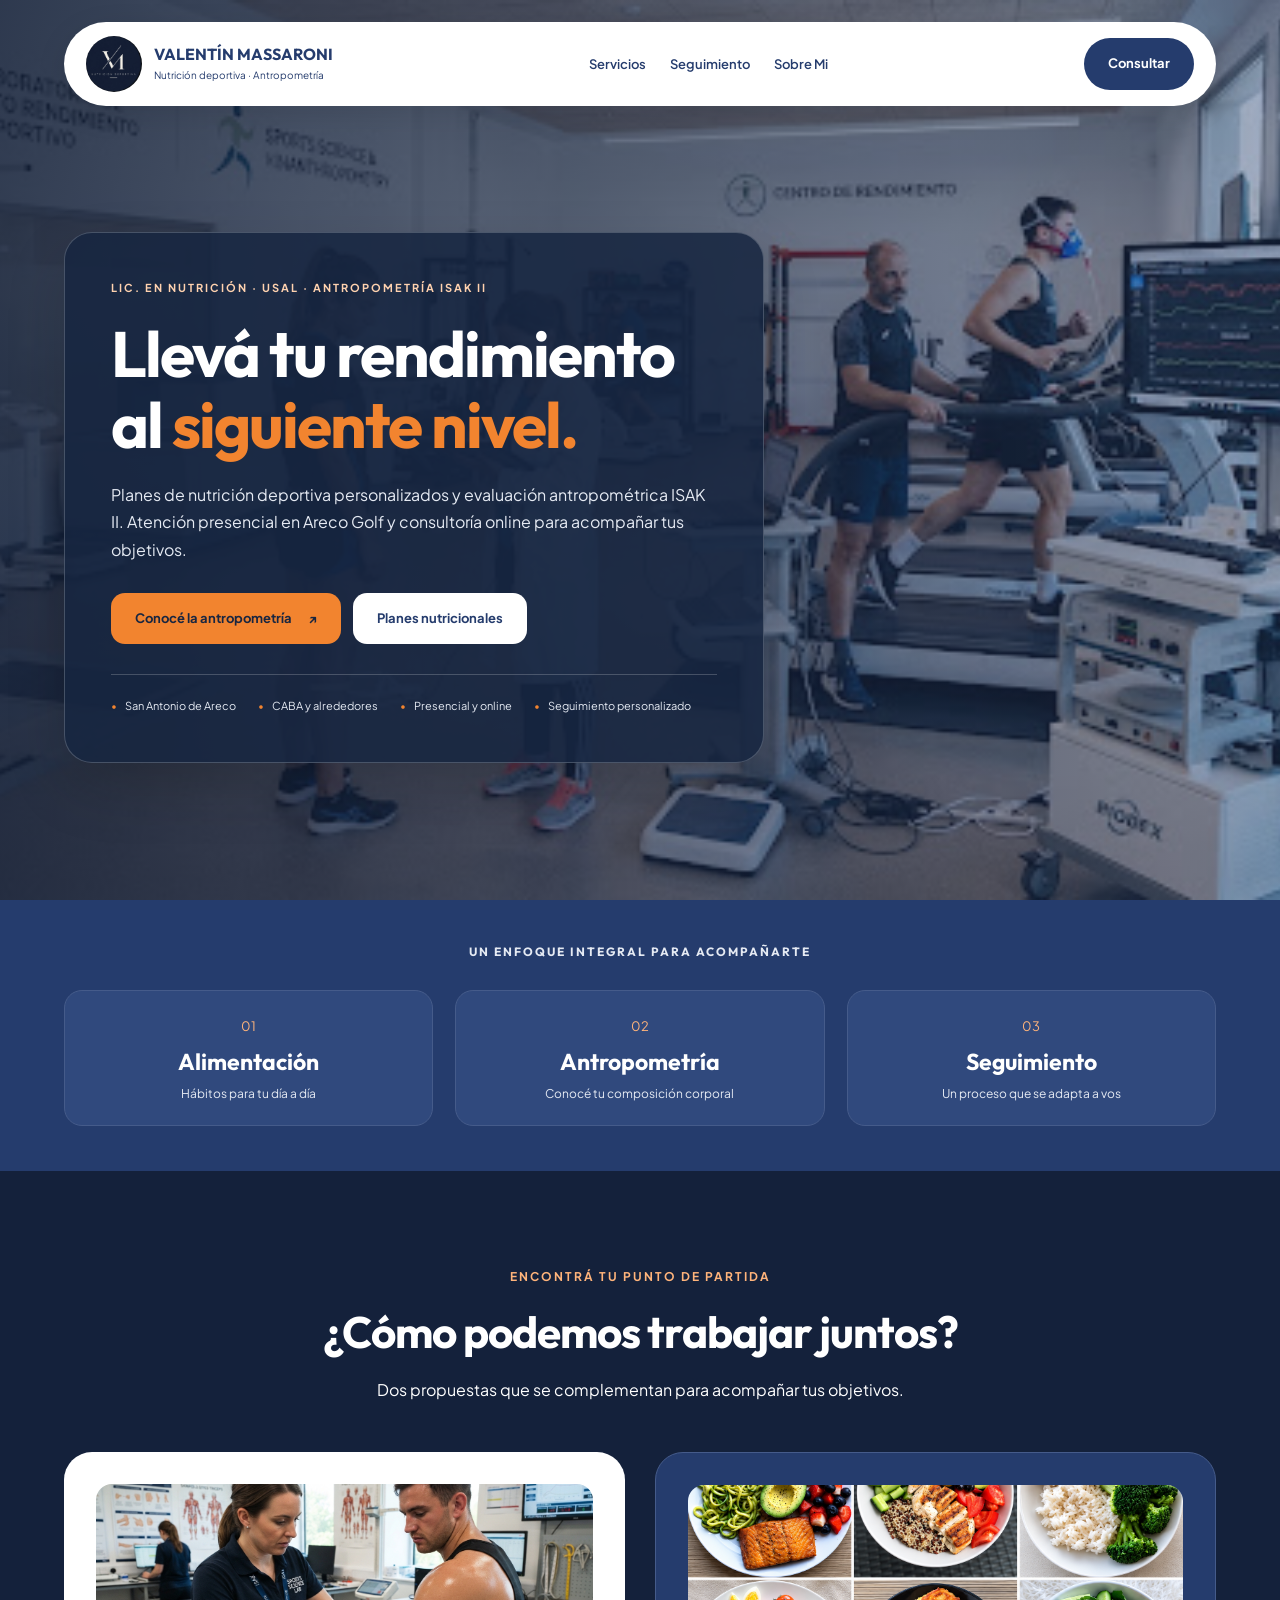
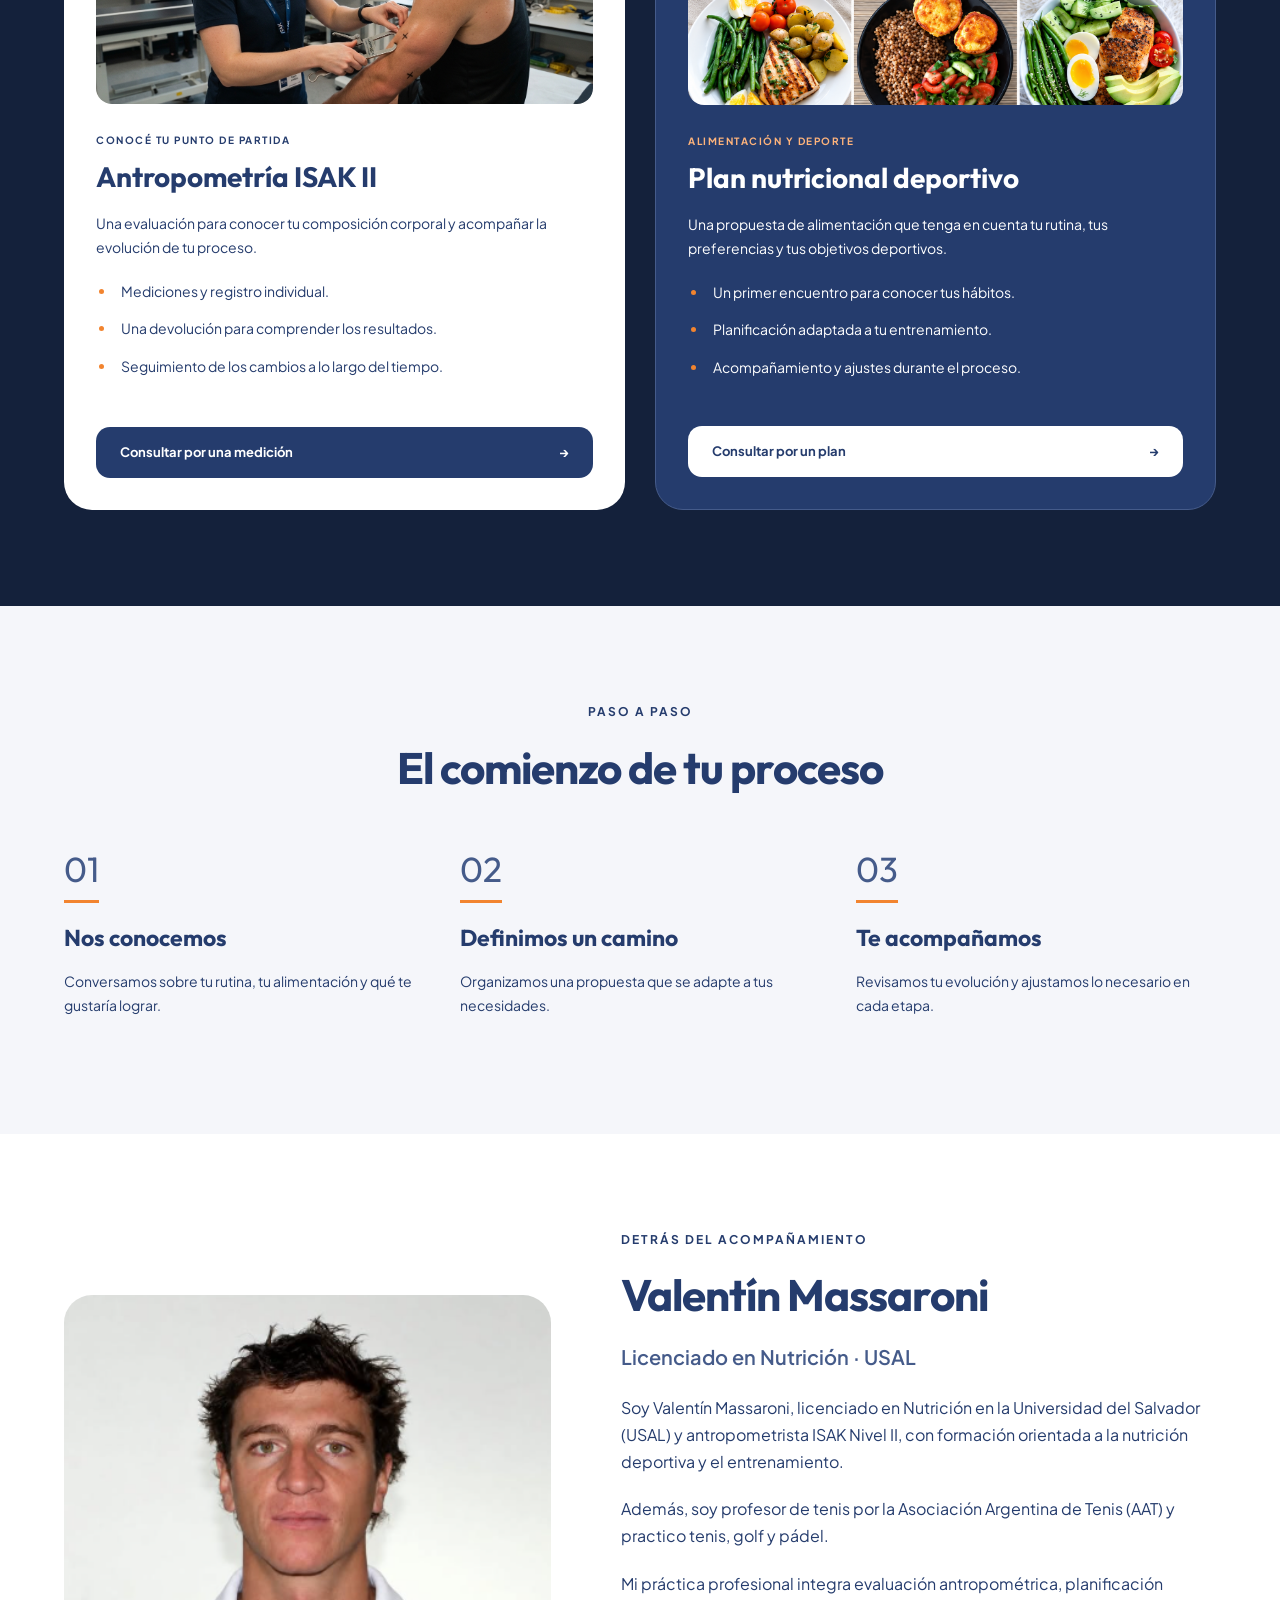
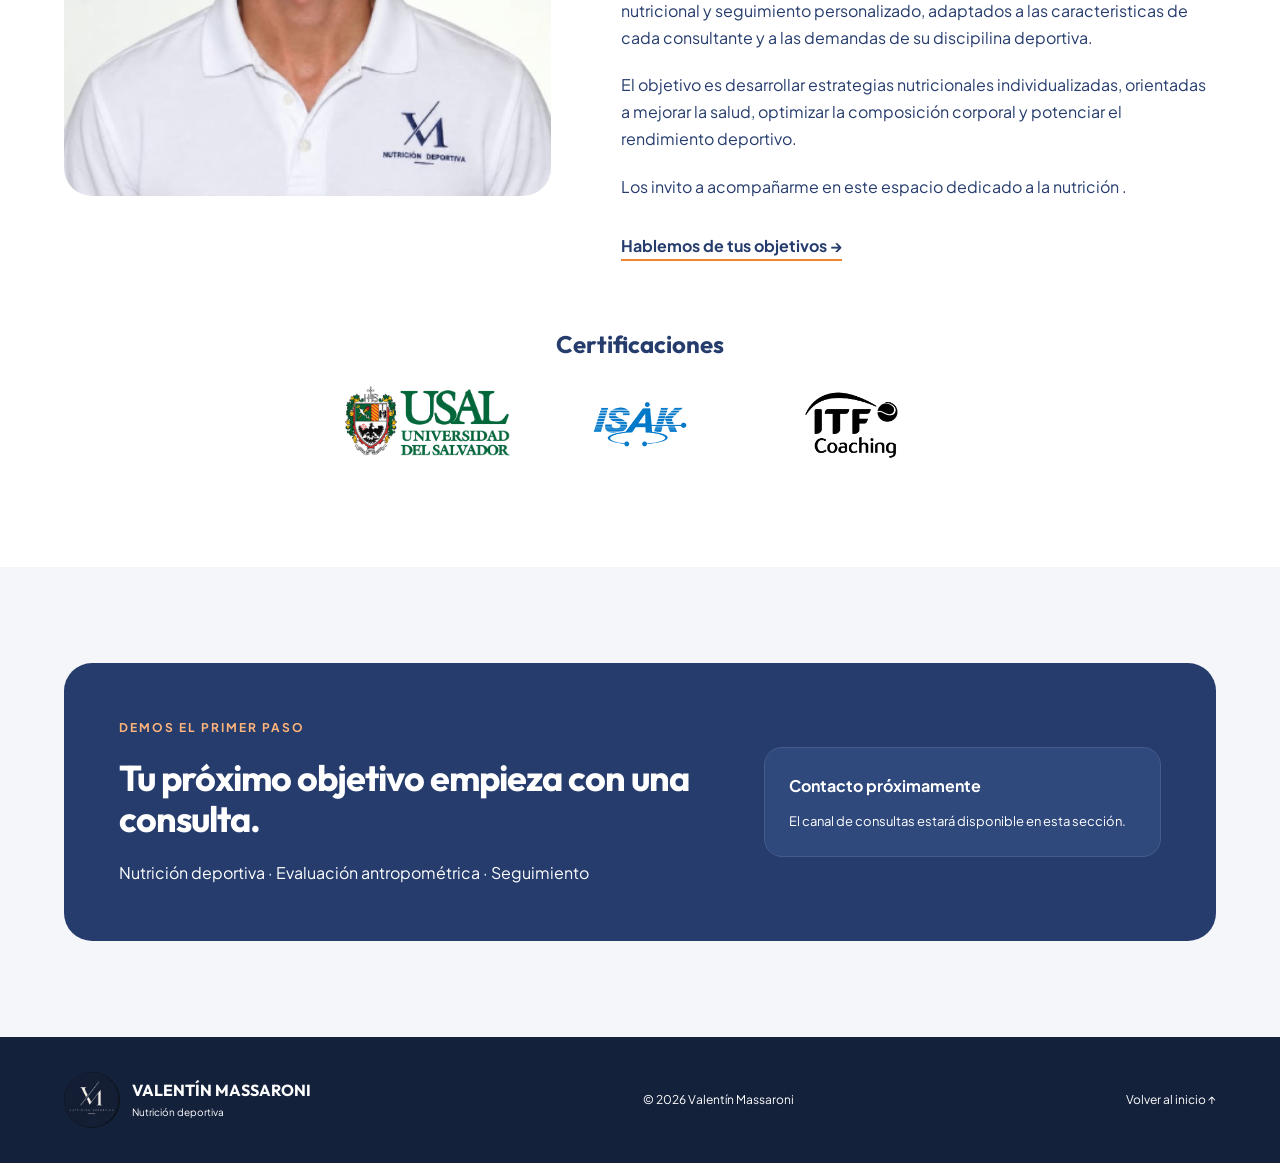
==== index.html @ 59a3d506 "Guardar version actual antes del rediseno" ====
<!DOCTYPE html>
<html lang="es">
<head>
  <meta charset="UTF-8">
  <meta name="viewport" content="width=device-width, initial-scale=1.0">
  <meta name="description" content="Conocé la propuesta de nutrición deportiva, antropometría y seguimiento de Valentín Massaroni.">
  <title>Lic. Valentín Massaroni | Nutrición deportiva y antropometría ISAK II</title>
  <link rel="icon" href="assets/img/logo.png" type="image/png">
  <link rel="preconnect" href="https://fonts.googleapis.com">
  <link rel="preconnect" href="https://fonts.gstatic.com" crossorigin>
  <link href="https://fonts.googleapis.com/css2?family=Outfit:wght@400;500;600;700;800&family=Plus+Jakarta+Sans:wght@400;500;600;700&display=swap" rel="stylesheet">
  <link rel="stylesheet" href="css/estilos.css">
</head>
<body>
  <a class="saltar-contenido" href="#contenido">Ir al contenido</a>

  <!-- Encabezado y navegación: los enlaces funcionan sin JavaScript (por ahora) -->
  <header class="encabezado">
    <nav class="navegacion contenedor" aria-label="Navegación principal">
      <a class="marca" href="#inicio">
        <img src="assets/img/logo.png" alt="Logo VM" width="56" height="56">
        <span><strong>VALENTÍN MASSARONI</strong><small>Nutrición deportiva · Antropometría</small></span>
      </a>
      <ul class="menu">
        <li><a href="#servicios">Servicios</a></li>
        <li><a href="#acompanamiento">Seguimiento</a></li>
        <li><a href="#sobre-valentin">Sobre Mi</a></li>
      </ul>
      <a class="boton boton-azul" href="#contacto">Consultar</a>
    </nav>
  </header>

  <main id="contenido">
    <!-- Agrego portada de fondo-->
    <section class="portada" id="inicio" aria-labelledby="titulo-principal">
      <div class="contenedor">
        <div class="portada-panel">
          <p class="etiqueta">Lic. en Nutrición · USAL · Antropometría ISAK II</p>
          <h1 id="titulo-principal">Llevá tu rendimiento al <span>siguiente nivel.</span></h1>
          <p class="portada-descripcion">Planes de nutrición deportiva personalizados y evaluación antropométrica ISAK II. Atención presencial en Areco Golf y consultoría online para acompañar tus objetivos.</p>
          <div class="acciones">
            <a class="boton boton-naranja" href="#antropometria">Conocé la antropometría <span aria-hidden="true">↗</span></a>
            <a class="boton boton-blanco" href="#planes">Planes nutricionales</a>
          </div>
          <ul class="portada-detalles">
            <li>San Antonio de Areco</li>
            <li>CABA y alrededores</li>
            <li>Presencial y online</li>
            <li>Seguimiento personalizado</li>
          </ul>
        </div>
      </div>
    </section>

    <section class="pilares" aria-labelledby="titulo-pilares">
      <div class="contenedor">
        <h2 id="titulo-pilares" class="etiqueta">Un enfoque integral para acompañarte</h2>
        <div class="pilares-lista">
          <div><span aria-hidden="true">01</span><h3>Alimentación</h3><p>Hábitos para tu día a día</p></div>
          <div><span aria-hidden="true">02</span><h3>Antropometría</h3><p>Conocé tu composición corporal</p></div>
          <div><span aria-hidden="true">03</span><h3>Seguimiento</h3><p>Un proceso que se adapta a vos</p></div>
        </div>
      </div>
    </section>

    <section class="servicios seccion" id="servicios" aria-labelledby="titulo-servicios">
      <div class="contenedor">
        <div class="titulo-seccion">
          <p class="etiqueta">Encontrá tu punto de partida</p>
          <h2 id="titulo-servicios">¿Cómo podemos trabajar juntos?</h2>
          <p>Dos propuestas que se complementan para acompañar tus objetivos.</p>
        </div>
        <div class="tarjetas">
          <article class="tarjeta tarjeta-clara" id="antropometria">
            <img class="tarjeta-imagen" src="assets/img/antropometria-foto.png" alt="Foto antropometria" width="500" height="500" loading="lazy">
            <p class="etiqueta">Conocé tu punto de partida</p>
            <h3>Antropometría ISAK II</h3>
            <p>Una evaluación para conocer tu composición corporal y acompañar la evolución de tu proceso.</p>
            <ul class="lista-beneficios">
              <li>Mediciones y registro individual.</li>
              <li>Una devolución para comprender los resultados.</li>
              <li>Seguimiento de los cambios a lo largo del tiempo.</li>
            </ul>
            <a class="boton boton-azul" href="#contacto">Consultar por una medición <span aria-hidden="true">→</span></a>
          </article>
          <article class="tarjeta tarjeta-azul" id="planes">
            <img class="tarjeta-imagen" src="assets/img/nutricion-comidas.png" alt="Variedad de platos con verduras, huevos, cereales, pollo y pescado" width="640" height="320" loading="lazy">
            <p class="etiqueta">Alimentación y deporte</p>
            <h3>Plan nutricional deportivo</h3>
            <p>Una propuesta de alimentación que tenga en cuenta tu rutina, tus preferencias y tus objetivos deportivos.</p>
            <ul class="lista-beneficios">
              <li>Un primer encuentro para conocer tus hábitos.</li>
              <li>Planificación adaptada a tu entrenamiento.</li>
              <li>Acompañamiento y ajustes durante el proceso.</li>
            </ul>
            <a class="boton boton-blanco" href="#contacto">Consultar por un plan <span aria-hidden="true">→</span></a>
          </article>
        </div>
      </div>
    </section>

    <section class="seccion acompanamiento" id="acompanamiento" aria-labelledby="titulo-acompanamiento">
      <div class="contenedor">
        <div class="titulo-seccion">
          <p class="etiqueta">Paso a paso</p>
          <h2 id="titulo-acompanamiento">El comienzo de tu proceso</h2>
        </div>
        <ol class="pasos">
          <li><span aria-hidden="true">01</span><h3>Nos conocemos</h3><p>Conversamos sobre tu rutina, tu alimentación y qué te gustaría lograr.</p></li>
          <li><span aria-hidden="true">02</span><h3>Definimos un camino</h3><p>Organizamos una propuesta que se adapte a tus necesidades.</p></li>
          <li><span aria-hidden="true">03</span><h3>Te acompañamos</h3><p>Revisamos tu evolución y ajustamos lo necesario en cada etapa.</p></li>
        </ol>
      </div>
    </section>

    <section class="seccion sobre" id="sobre-valentin" aria-labelledby="titulo-sobre">
      <div class="contenedor sobre-contenido">
        <!-- Presentación del profesional. -->
        <div class="sobre-columna">
          <div class="sobre-marca"><img src="assets/img/FotoCliente.png" alt="Retrato de Valentín Massaroni" width="400" height="412" loading="lazy"></div>

        </div>
        <div>
          <p class="etiqueta">Detrás del acompañamiento</p>
          <h2 id="titulo-sobre">Valentín Massaroni</h2>
          <p class="sobre-subtitulo">Licenciado en Nutrición · USAL</p>
          <p>Soy Valentín Massaroni, licenciado en Nutrición en la Universidad del Salvador (USAL) y antropometrista ISAK Nivel II, 
            con formación orientada a la nutrición deportiva y el entrenamiento.</p>
          <p>Además, soy profesor de tenis por la Asociación Argentina de Tenis (AAT) y practico tenis, golf y pádel.</p>
          <p>Mi práctica profesional integra evaluación antropométrica, planificación nutricional y seguimiento personalizado, 
            adaptados a las caracteristicas de cada consultante y a las demandas de su discipilina deportiva.</p>
            <p>El objetivo es desarrollar estrategias nutricionales individualizadas, orientadas a mejorar la salud, 
              optimizar la composición corporal y potenciar el rendimiento deportivo.</p>
          <p> Los invito a acompañarme en este espacio dedicado a la nutrición . </p>
          <a class="enlace" href="#contacto">Hablemos de tus objetivos <span aria-hidden="true">→</span></a>
        </div>
          <div class="certificaciones" aria-labelledby="titulo-certificaciones">
            <h3 id="titulo-certificaciones">Certificaciones</h3>
            <div class="certificaciones-logos">
              <button class="certificacion-logo" type="button" data-institucion="USAL" aria-label="Ver certificado de USAL" aria-haspopup="dialog" aria-controls="certificado-modal">
                <img src="assets/img/instituciones/usal-transparente.png" alt="USAL · Universidad del Salvador" width="1871" height="840" loading="lazy">
              </button>
              <button class="certificacion-logo" type="button" data-institucion="ISAK" aria-label="Ver certificado de ISAK" aria-haspopup="dialog" aria-controls="certificado-modal">
                <img src="assets/img/instituciones/isak-transparente.png" alt="ISAK" width="1448" height="1086" loading="lazy">
              </button>
              <button class="certificacion-logo" type="button" data-institucion="ITF Coaching" aria-label="Ver certificado de ITF Coaching" aria-haspopup="dialog" aria-controls="certificado-modal">
                <img src="assets/img/instituciones/itf-coaching-transparente.png" alt="ITF Coaching" width="1455" height="1081" loading="lazy">
              </button>
            </div>
          </div>
      </div>
    </section>

    <section class="contacto seccion" id="contacto" aria-labelledby="titulo-contacto">
      <div class="contenedor contacto-panel">
        <div><p class="etiqueta">Demos el primer paso</p><h2 id="titulo-contacto">Tu próximo objetivo empieza con una consulta.</h2><p>Nutrición deportiva · Evaluación antropométrica · Seguimiento</p></div>
        <!-- Reemplazar este bloque por el contacto real cuando esté confirmado. -->
        <div class="contacto-pendiente"><strong>Contacto próximamente</strong><p>El canal de consultas estará disponible en esta sección.</p></div>
      </div>
    </section>
  </main>

  <footer class="pie">
    <div class="contenedor pie-contenido">
      <a class="marca" href="#inicio"><img src="assets/img/logo.png" alt="Logo VM" width="48" height="48" loading="lazy"><span><strong>VALENTÍN MASSARONI</strong><small>Nutrición deportiva</small></span></a>
      <p>© 2026 Valentín Massaroni</p>
      <a href="#inicio">Volver al inicio ↑</a>
    </div>
  </footer>
  <!-- Ventana compartida por los tres certificados. Escape también la cierra. -->
  <dialog class="certificado-modal" id="certificado-modal" aria-labelledby="certificado-titulo" aria-describedby="certificado-mensaje">
    <form method="dialog"><button class="certificado-cerrar" aria-label="Cerrar certificado" autofocus>×</button></form>
    <p class="etiqueta">Certificaciones</p>
    <h2 id="certificado-titulo">Certificado</h2>
    <p id="certificado-mensaje">proximamente</p>
  </dialog>
  <script src="js/main.js" defer></script>
</body>
</html>
---- css/estilos.css ----
/* 1. Base y paleta: https://colorhunt.co/palette/253c6d30497d455b8af2842f */
:root {
  --azul-principal: #253c6d;
  --azul-medio: #30497d;
  --azul-suave: #455b8a;
  --naranja: #f2842f;
  --fondo: #f5f6fa;
  --blanco: #ffffff;
  --texto: #253c6d;
}

* { box-sizing: border-box; }
html { scroll-behavior: smooth; scroll-padding-top: 130px; }
body { margin: 0; color: var(--texto); background: var(--fondo); font-family: "Plus Jakarta Sans", Arial, sans-serif; line-height: 1.7; }
h1, h2, h3 { font-family: "Outfit", Arial, sans-serif; line-height: 1.12; margin: 0 0 20px; }
h1 { font-size: 64px; letter-spacing: -2px; }
h2 { font-size: 44px; letter-spacing: -1px; }
h3 { font-size: 28px; }
p { margin: 0 0 20px; }
a { color: inherit; text-decoration: none; }
img { display: block; max-width: 100%; }
section, article { scroll-margin-top: 25px; }
:focus-visible { outline: 3px solid var(--naranja); outline-offset: 5px; }
.contenedor { width: 90%; max-width: 1200px; margin: 0 auto; }
.seccion { padding: 96px 0; }
.etiqueta { font-size: 12px; font-weight: 700; text-transform: uppercase; letter-spacing: 2px; }
.titulo-seccion { max-width: 740px; text-align: center; margin: 0 auto 48px; }
.titulo-seccion > p:last-child { margin-bottom: 0; }
.saltar-contenido { position: fixed; top: -100px; left: 16px; padding: 12px; background: white; z-index: 20; }
.saltar-contenido:focus { top: 8px; }

/* 2. Encabezado */
.encabezado { position: absolute; top: 22px; width: 100%; z-index: 10; }
.navegacion { display: flex; align-items: center; justify-content: space-between; gap: 20px; padding: 14px 22px; background: var(--blanco); border-radius: 60px; box-shadow: 0 8px 30px #0000001a; }
.marca { display: flex; align-items: center; gap: 12px; }
.marca img { width: 56px; height: 56px; border-radius: 50%; object-fit: cover; }
.marca strong { display: block; font-family: "Outfit", Arial, sans-serif; font-size: 16px; line-height: 1.3; }
.marca small { display: block; font-size: 10px; margin-top: 3px; }
.menu { display: flex; gap: 24px; list-style: none; margin: 0; padding: 0; font-size: 13px; font-weight: 600; }
.menu a:hover, .pie a:hover { text-decoration: underline; text-underline-offset: 5px; }

/* 3. Botones reutilizables */
.boton { display: inline-flex; align-items: center; justify-content: center; gap: 16px; padding: 15px 23px; border: 1px solid transparent; border-radius: 14px; font-size: 13px; font-weight: 700; line-height: 1.5; transition: background-color 0.2s, transform 0.2s; }
.boton:hover { transform: translateY(-2px); }
.boton-azul { background: var(--azul-principal); color: white; }
.boton-azul:hover { background: var(--azul-medio); }
.boton-naranja { background: var(--naranja); color: #182641; }
.boton-naranja:hover { background: #ffa45e; }
.boton-blanco { background: white; color: var(--azul-principal); }
.boton-blanco:hover { background: #e8edf6; }
.navegacion > .boton { border-radius: 40px; }

/* 4. Portada. La foto de referencia se complementa con un fondo azul. */
.portada { min-height: 860px; min-height: 100vh; display: flex; align-items: center; padding: 175px 0 80px; color: white; background-color: var(--azul-principal); background-image: linear-gradient(90deg, #14213bd9, #253c6d66), url("../assets/img/portada-referencia.jpg"); background-size: cover; background-position: center; }
.portada-panel { max-width: 700px; padding: 46px; border: 1px solid #ffffff33; border-radius: 28px; background: #172641db; box-shadow: 0 25px 60px #00000026; }
.portada .etiqueta { color: #ffd2af; font-size: 11px; }
.portada h1 span { color: var(--naranja); }
.portada-descripcion { color: #e5eaf3; font-size: 16px; }
.acciones { display: flex; flex-wrap: wrap; gap: 12px; margin-top: 30px; }
.portada-detalles { display: flex; flex-wrap: wrap; gap: 12px 22px; border-top: 1px solid #ffffff33; padding: 22px 0 0; margin: 30px 0 0; list-style: none; font-size: 11px; color: #e5eaf3; }
.portada-detalles li::before { content: "•"; color: var(--naranja); margin-right: 8px; }

/* 5. Pilares y servicios */
.pilares { padding: 45px 0; text-align: center; background: var(--azul-principal); color: white; }
.pilares > .contenedor > .etiqueta { color: #e5eaf3; margin-bottom: 32px; }
.pilares-lista { display: grid; grid-template-columns: repeat(3, 1fr); gap: 22px; }
.pilares-lista > div { padding: 20px; background: var(--azul-medio); border: 1px solid var(--azul-suave); border-radius: 18px; }
.pilares-lista span { color: #ffb47b; font-size: 13px; }
.pilares-lista h3 { margin: 10px 0; font-size: 23px; }
.pilares-lista p { margin: 0; font-size: 12px; color: #e5eaf3; }
.servicios { background: #14213b; color: white; }
.servicios .titulo-seccion .etiqueta { color: #ffb47b; }
.tarjetas { display: grid; grid-template-columns: repeat(2, 1fr); gap: 30px; }
.tarjeta { display: flex; flex-direction: column; padding: 32px; border-radius: 28px; }
.tarjeta-clara { background: white; color: var(--azul-principal); }
.tarjeta-azul { background: var(--azul-principal); border: 1px solid var(--azul-suave); }
.tarjeta-imagen { width: 100%; height: 220px; object-fit: cover; margin-bottom: 28px; border-radius: 16px; }
.tarjeta .etiqueta { font-size: 10px; letter-spacing: 1.5px; margin-bottom: 12px; }
.tarjeta-azul .etiqueta { color: #ffb47b; }
.tarjeta p, .lista-beneficios { font-size: 14px; }
.lista-beneficios { padding-left: 20px; margin: 0 0 32px; }
.lista-beneficios li { padding-left: 5px; margin-bottom: 14px; }
.lista-beneficios li::marker { color: var(--naranja); }
.tarjeta .boton { margin-top: auto; justify-content: space-between; }

/* 6. Seguimiento y presentación */
.pasos { display: grid; grid-template-columns: repeat(3, 1fr); gap: 36px; list-style: none; padding: 0; margin: 0; }
.pasos span { display: inline-block; font-family: "Outfit", Arial, sans-serif; font-size: 35px; color: var(--azul-suave); border-bottom: 3px solid var(--naranja); margin-bottom: 22px; }
.pasos h3 { font-size: 23px; }
.pasos p { font-size: 14px; }
.sobre { background: white; }
.sobre-contenido { display: grid; grid-template-columns: 0.9fr 1.1fr; align-items: center; gap: 70px; }
.sobre-marca { overflow: hidden; border-radius: 28px; background: #0d1015; }
.sobre-marca img { width: 100%; height: auto; }
.sobre-subtitulo { font-size: 20px; font-weight: 600; color: var(--azul-suave); }
.enlace { display: inline-block; font-weight: 700; margin-top: 12px; border-bottom: 2px solid var(--naranja); }

/* 7. Contacto y pie */
.contacto-panel { display: grid; grid-template-columns: 1.5fr 1fr; align-items: center; gap: 50px; padding: 55px; background: var(--azul-principal); border-radius: 28px; color: white; }
.contacto-panel .etiqueta { color: #ffb47b; }
.contacto-panel h2 { font-size: 36px; }
.contacto-panel p:last-child { margin-bottom: 0; }
.contacto-pendiente { border: 1px solid var(--azul-suave); border-radius: 18px; padding: 24px; background: var(--azul-medio); }
.contacto-pendiente p { margin: 10px 0 0; font-size: 13px; }
.pie { padding: 35px 0; background: #14213b; color: white; }
.pie-contenido { display: flex; align-items: center; justify-content: space-between; gap: 24px; font-size: 12px; }
.pie p { margin: 0; }

/* 8. Adaptación a tablet y celular */
@media (max-width: 1050px) {
  .navegacion { flex-wrap: wrap; border-radius: 26px; }
  .menu { order: 3; width: 100%; justify-content: center; padding-top: 12px; border-top: 1px solid #e5eaf3; }
  .portada { padding-top: 210px; }
  .sobre-contenido { gap: 35px; }
}
@media (max-width: 700px) {
  h1 { font-size: 42px; letter-spacing: -1px; }
  h2 { font-size: 32px; }
  .seccion { padding: 60px 0; }
  .encabezado { top: 12px; }
  .navegacion { gap: 12px; padding: 14px; }
  .marca { gap: 8px; }
  .marca strong { font-size: 12px; }
  .marca small { font-size: 8px; }
  .marca img { width: 40px; height: 40px; }
  .navegacion > .boton { padding: 10px 13px; font-size: 11px; }
  .menu { gap: 18px; font-size: 11px; flex-wrap: wrap; }
  .portada { padding: 190px 0 50px; }
  .portada-panel { padding: 28px 22px; }
  .acciones { flex-direction: column; }
  .pilares-lista, .tarjetas, .pasos, .sobre-contenido, .contacto-panel { grid-template-columns: 1fr; }
  .pilares-lista { gap: 12px; }
  .pilares-lista > div { padding: 16px; }
  .tarjeta { padding: 24px; }
  .tarjeta-imagen { height: 180px; }
  .pasos { gap: 24px; }
  .sobre-marca { max-width: 400px; margin: 0 auto; }
  .contacto-panel { padding: 30px 24px; gap: 25px; }
  .contacto-panel h2 { font-size: 30px; }
  .pie-contenido { flex-direction: column; text-align: center; }
}
@media (prefers-reduced-motion: reduce) {
  html { scroll-behavior: auto; }
  .boton { transition: none; }
}

/* 9. Logos de instituciones y ventana de certificados */
.sobre-columna { min-width: 0; }
.certificaciones { grid-column: 1 / -1; width: 100%; max-width: 620px; margin: 0 auto; text-align: center; }
.certificaciones h3 { font-size: 24px; margin-bottom: 18px; }
.certificaciones-logos { display: grid; grid-template-columns: repeat(3, minmax(0, 1fr)); gap: 14px; align-items: center; }
.certificacion-logo { display: flex; align-items: center; justify-content: center; width: 100%; min-height: 95px; padding: 8px; border: 0; background: transparent; cursor: pointer; }
.certificacion-logo img { width: 100%; height: 76px; object-fit: contain; transition: transform 0.2s ease; }
.certificacion-logo:hover img, .certificacion-logo:focus-visible img { transform: scale(1.2); }
.certificado-modal { width: min(460px, 90vw); max-height: 85vh; padding: 40px 28px; border: 0; border-radius: 22px; color: var(--azul-principal); background: white; text-align: center; box-shadow: 0 24px 70px #00000033; }
.certificado-modal::backdrop { background: #14213bbf; }
.certificado-modal h2 { font-size: 30px; }
.certificado-modal > p:last-child { margin-bottom: 0; font-size: 20px; }
.certificado-cerrar { position: absolute; top: 10px; right: 12px; width: 36px; height: 36px; padding: 0; border: 0; border-radius: 50%; background: var(--fondo); color: var(--azul-principal); font-size: 26px; cursor: pointer; }
body:has(.certificado-modal[open]) { overflow: hidden; }
@media (max-width: 700px) {
  .certificaciones-logos { gap: 8px; }
  .certificacion-logo { min-height: 80px; padding: 6px; }
  .certificacion-logo img { height: 62px; }
}
@media (prefers-reduced-motion: reduce) {
  .certificacion-logo img { transition: none; }

}
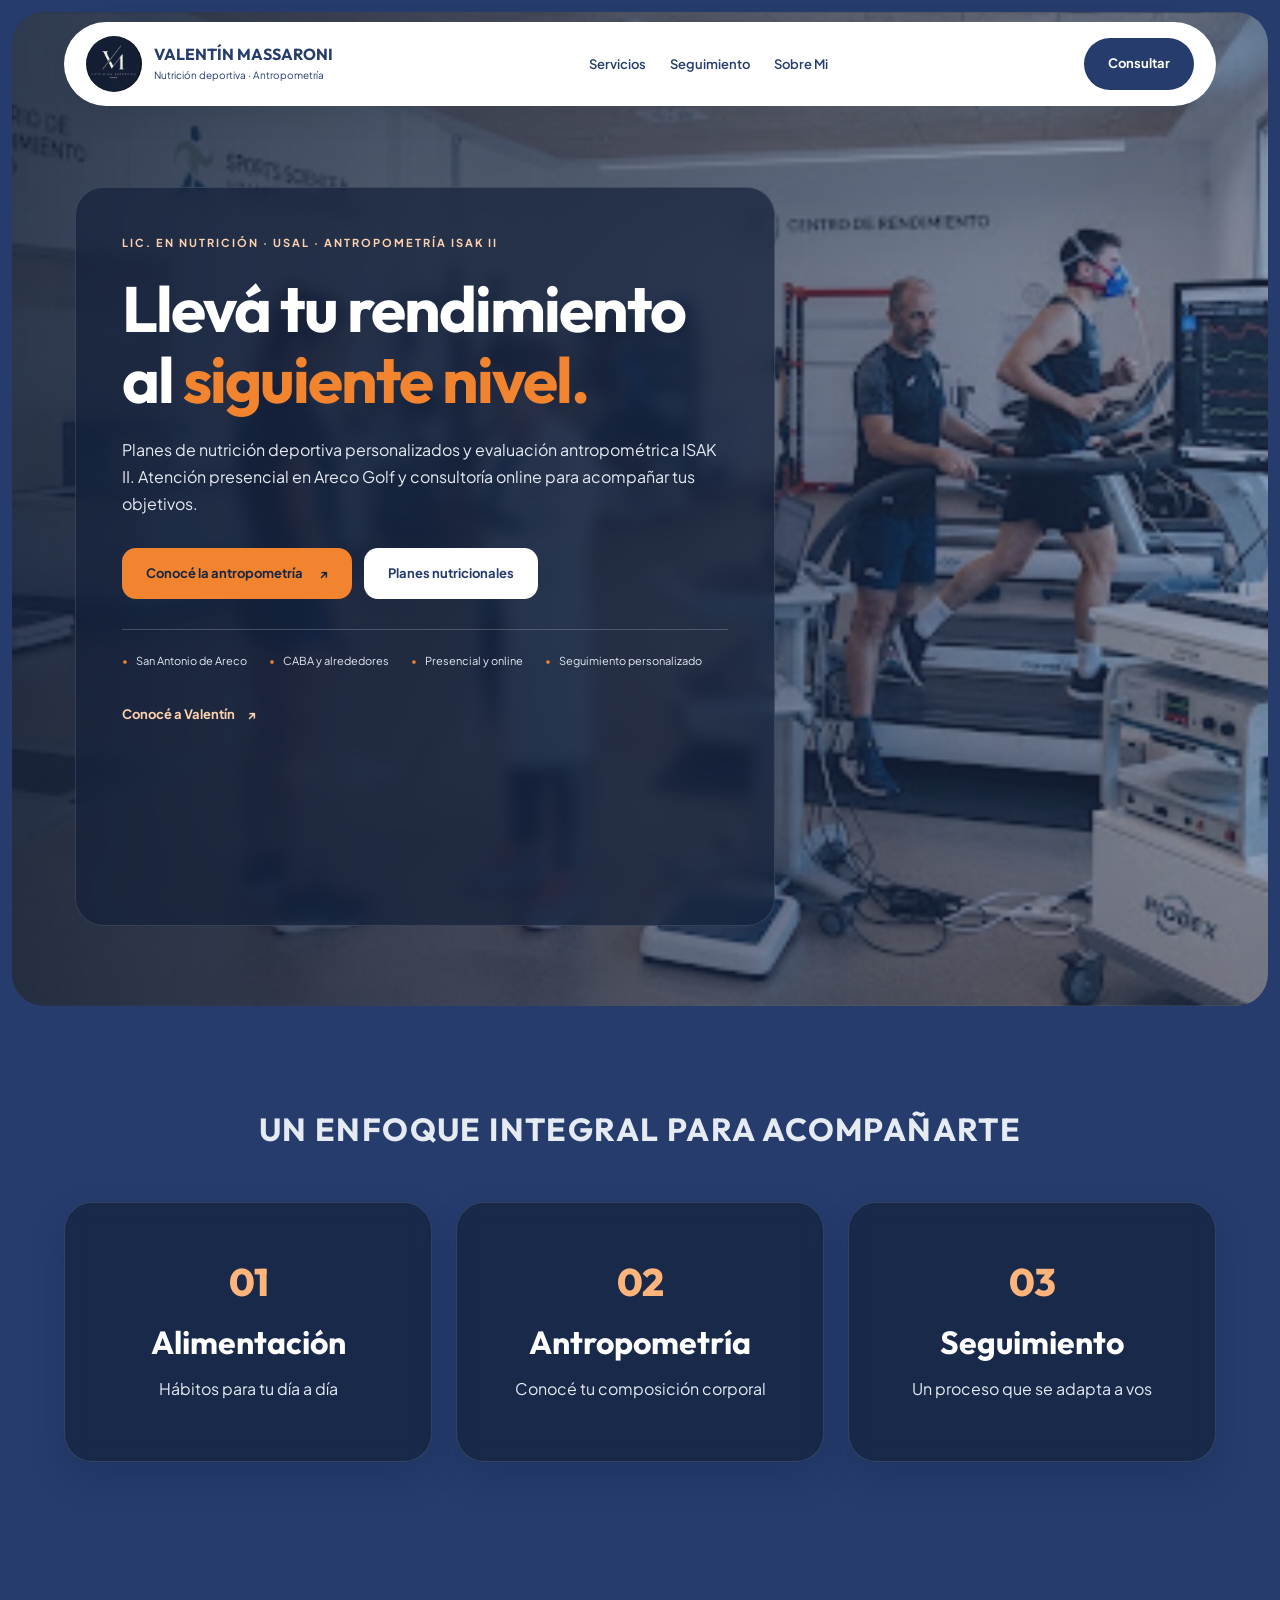
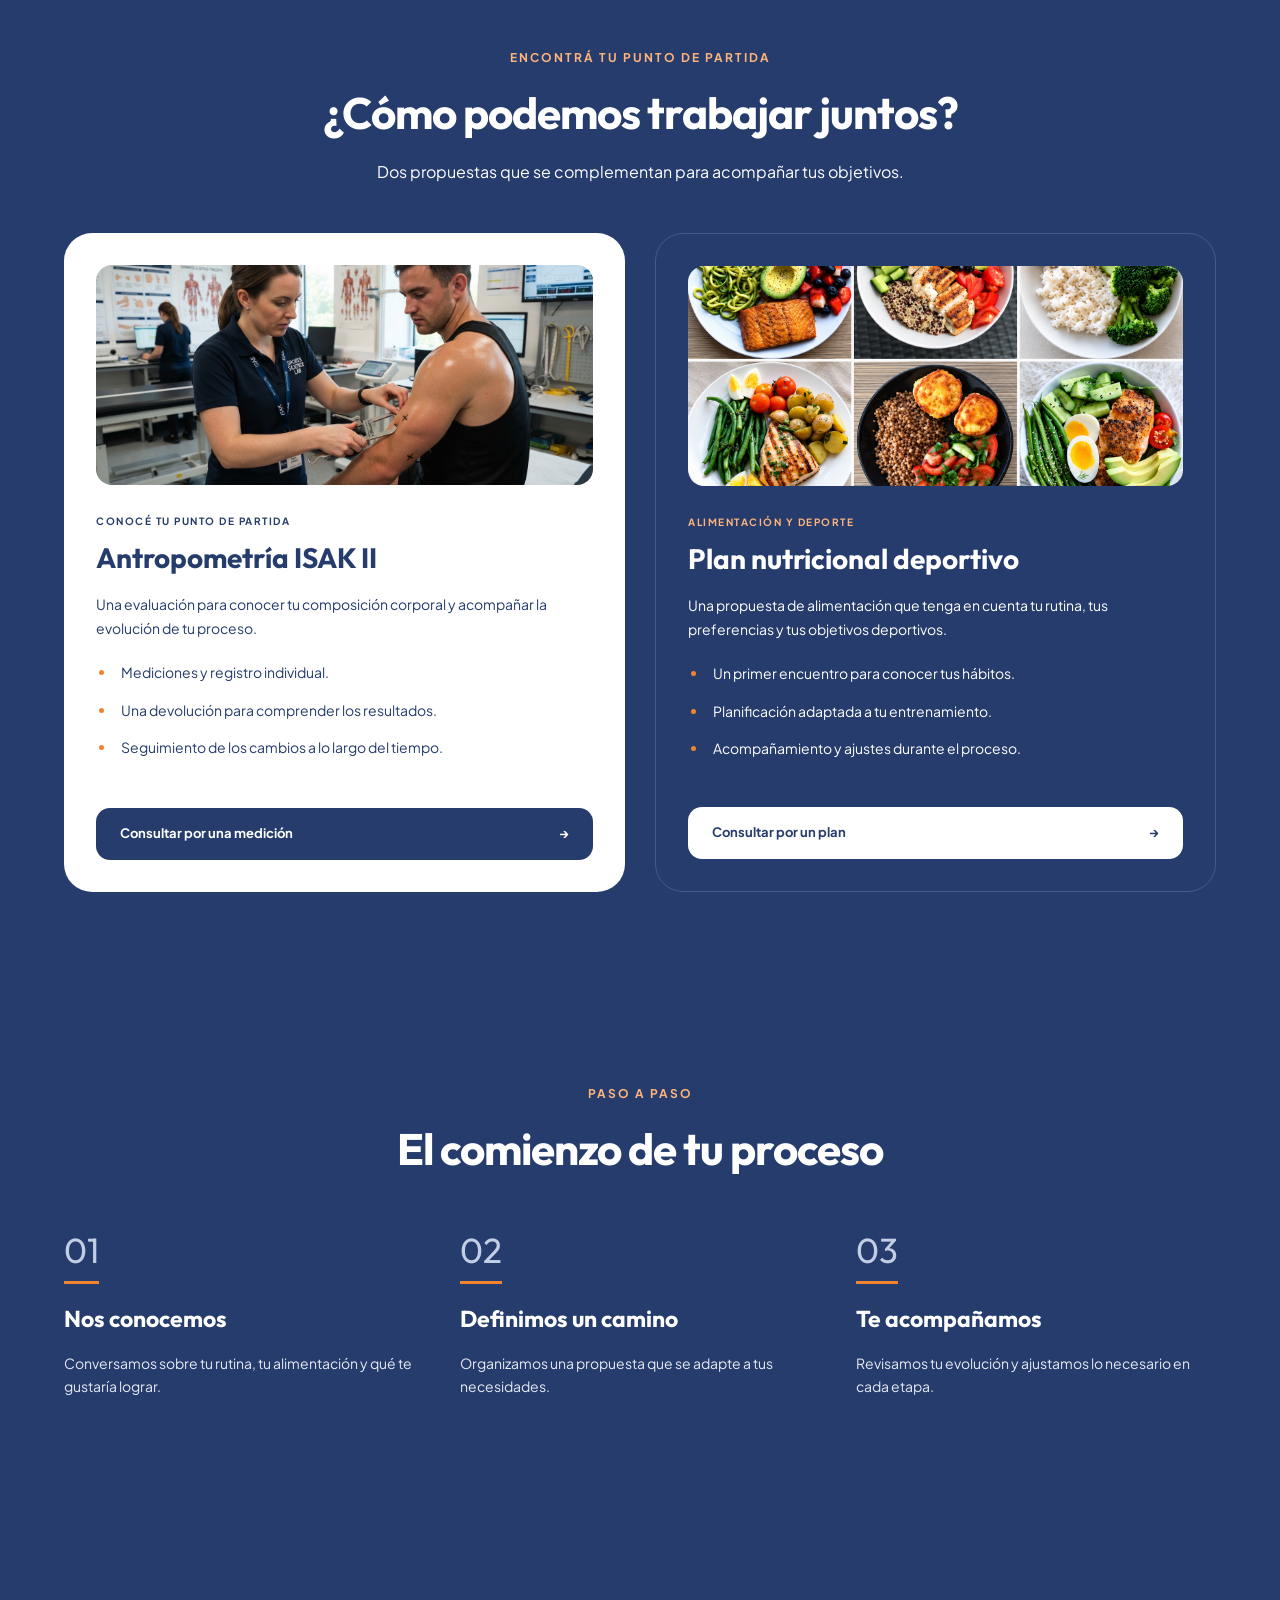
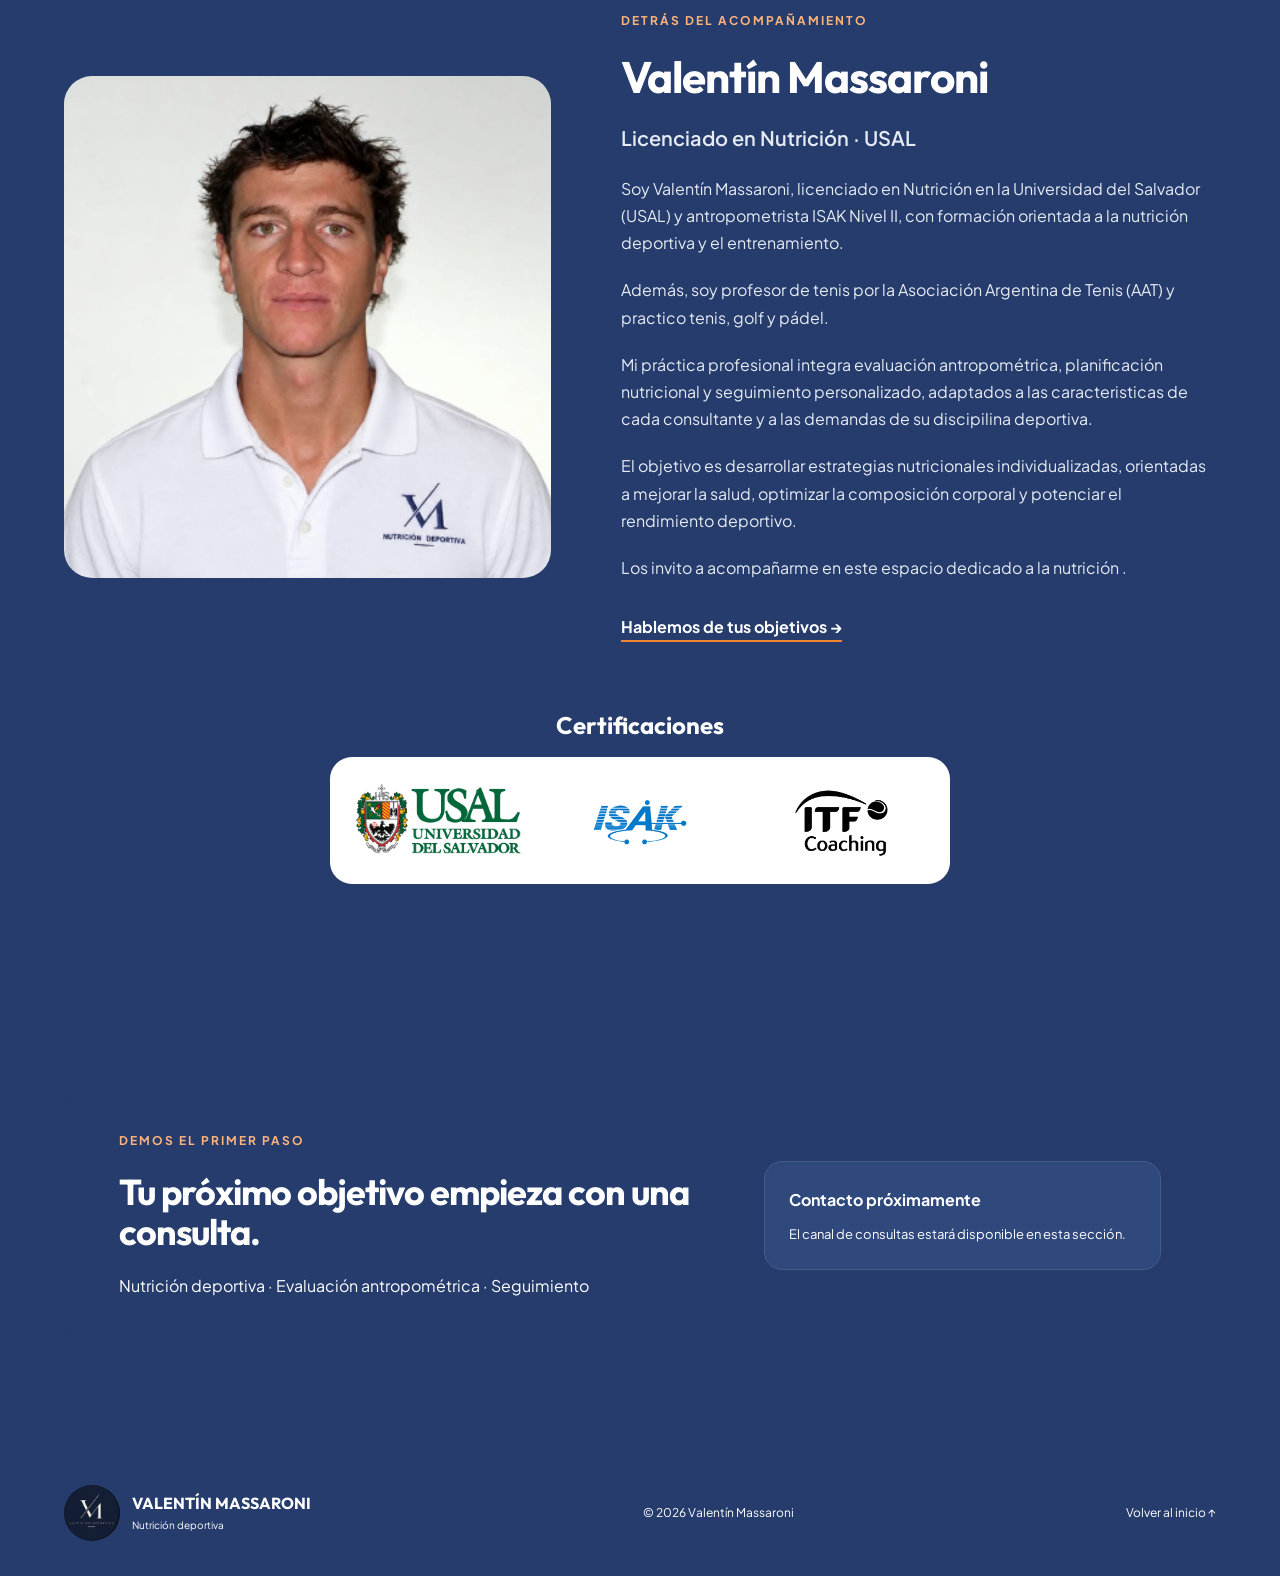
==== commit da0ccb3a: "Agregar portada giratoria con perfil de Valentin" ====
--- a/index.html
+++ b/index.html
@@ -34,7 +34,8 @@
     <!-- Agrego portada de fondo-->
     <section class="portada" id="inicio" aria-labelledby="titulo-principal">
       <div class="contenedor">
-        <div class="portada-panel">
+        <div class="portada-libro">
+        <div class="portada-panel portada-frente">
           <p class="etiqueta">Lic. en Nutrición · USAL · Antropometría ISAK II</p>
           <h1 id="titulo-principal">Llevá tu rendimiento al <span>siguiente nivel.</span></h1>
           <p class="portada-descripcion">Planes de nutrición deportiva personalizados y evaluación antropométrica ISAK II. Atención presencial en Areco Golf y consultoría online para acompañar tus objetivos.</p>
@@ -48,6 +49,17 @@
             <li>Presencial y online</li>
             <li>Seguimiento personalizado</li>
           </ul>
+          <button class="portada-girar" type="button" aria-controls="portada-perfil" hidden>Conocé a Valentín <span aria-hidden="true">↗</span></button>
+        </div>
+        <div class="portada-panel portada-reverso" id="portada-perfil" hidden>
+          <img class="portada-retrato" src="assets/img/FotoCliente.png" alt="Retrato de Valentín Massaroni" width="400" height="412">
+          <p class="etiqueta">Detrás de tu acompañamiento</p>
+          <h2>Valentín Massaroni</h2>
+          <p class="portada-descripcion">Licenciado en Nutrición · USAL<br>Antropometrista ISAK Nivel II</p>
+          <p class="portada-perfil-detalle">Nutrición deportiva y seguimiento personalizado. Atención presencial y online.</p>
+          <a class="boton boton-naranja" href="#sobre-valentin">¿Quién soy? <span aria-hidden="true">↗</span></a>
+          <button class="portada-volver portada-girar" type="button">Volver a la portada <span aria-hidden="true">↶</span></button>
+        </div>
         </div>
       </div>
     </section>
--- a/css/estilos.css
+++ b/css/estilos.css
@@ -10,8 +10,8 @@
 }
 
 * { box-sizing: border-box; }
-html { scroll-behavior: smooth; scroll-padding-top: 130px; }
-body { margin: 0; color: var(--texto); background: var(--fondo); font-family: "Plus Jakarta Sans", Arial, sans-serif; line-height: 1.7; }
+html { scroll-behavior: smooth; scroll-padding-top: var(--alto-nav, 155px); }
+body { margin: 0; color: var(--texto); background: var(--fondo-scroll, #253c6d); font-family: "Plus Jakarta Sans", Arial, sans-serif; line-height: 1.7; }
 h1, h2, h3 { font-family: "Outfit", Arial, sans-serif; line-height: 1.12; margin: 0 0 20px; }
 h1 { font-size: 64px; letter-spacing: -2px; }
 h2 { font-size: 44px; letter-spacing: -1px; }
@@ -30,7 +30,7 @@
 .saltar-contenido:focus { top: 8px; }
 
 /* 2. Encabezado */
-.encabezado { position: absolute; top: 22px; width: 100%; z-index: 10; }
+.encabezado { position: fixed; top: 22px; width: 100%; z-index: 10; }
 .navegacion { display: flex; align-items: center; justify-content: space-between; gap: 20px; padding: 14px 22px; background: var(--blanco); border-radius: 60px; box-shadow: 0 8px 30px #0000001a; }
 .marca { display: flex; align-items: center; gap: 12px; }
 .marca img { width: 56px; height: 56px; border-radius: 50%; object-fit: cover; }
@@ -61,14 +61,14 @@
 .portada-detalles li::before { content: "•"; color: var(--naranja); margin-right: 8px; }
 
 /* 5. Pilares y servicios */
-.pilares { padding: 45px 0; text-align: center; background: var(--azul-principal); color: white; }
-.pilares > .contenedor > .etiqueta { color: #e5eaf3; margin-bottom: 32px; }
-.pilares-lista { display: grid; grid-template-columns: repeat(3, 1fr); gap: 22px; }
-.pilares-lista > div { padding: 20px; background: var(--azul-medio); border: 1px solid var(--azul-suave); border-radius: 18px; }
-.pilares-lista span { color: #ffb47b; font-size: 13px; }
-.pilares-lista h3 { margin: 10px 0; font-size: 23px; }
-.pilares-lista p { margin: 0; font-size: 12px; color: #e5eaf3; }
-.servicios { background: #14213b; color: white; }
+.pilares { padding: clamp(64px, 7vw, 100px) 0; text-align: center; background: transparent; color: white; }
+.pilares > .contenedor > .etiqueta { max-width: 850px; margin: 0 auto clamp(32px, 4vw, 52px); color: #e5eaf3; font-size: clamp(22px, 2.5vw, 34px); line-height: 1.35; letter-spacing: 1.4px; text-wrap: balance; }
+.pilares-lista { display: grid; grid-template-columns: repeat(3, minmax(0, 1fr)); gap: 24px; }
+.pilares-lista > div { display: flex; flex-direction: column; align-items: center; justify-content: center; min-width: 0; min-height: 260px; padding: 36px 24px; background: #14213bb3; border: 1px solid #ffffff1f; border-radius: 28px; -webkit-backdrop-filter: blur(8px); backdrop-filter: blur(8px); box-shadow: 0 16px 36px #08132626; overflow-wrap: anywhere; }
+.pilares-lista span { color: #ffb47b; font-family: "Outfit", Arial, sans-serif; font-size: clamp(30px, 3vw, 42px); font-weight: 800; line-height: 1; letter-spacing: -1px; }
+.pilares-lista h3 { max-width: 100%; margin: 22px 0 14px; font-size: clamp(25px, 2.5vw, 32px); line-height: 1.2; }
+.pilares-lista p { max-width: 30ch; margin: 0; font-size: clamp(14px, 1.3vw, 16px); line-height: 1.65; color: #e5eaf3; text-wrap: balance; }
+.servicios { background: transparent; color: white; }
 .servicios .titulo-seccion .etiqueta { color: #ffb47b; }
 .tarjetas { display: grid; grid-template-columns: repeat(2, 1fr); gap: 30px; }
 .tarjeta { display: flex; flex-direction: column; padding: 32px; border-radius: 28px; }
@@ -88,7 +88,7 @@
 .pasos span { display: inline-block; font-family: "Outfit", Arial, sans-serif; font-size: 35px; color: var(--azul-suave); border-bottom: 3px solid var(--naranja); margin-bottom: 22px; }
 .pasos h3 { font-size: 23px; }
 .pasos p { font-size: 14px; }
-.sobre { background: white; }
+.sobre { background: transparent; }
 .sobre-contenido { display: grid; grid-template-columns: 0.9fr 1.1fr; align-items: center; gap: 70px; }
 .sobre-marca { overflow: hidden; border-radius: 28px; background: #0d1015; }
 .sobre-marca img { width: 100%; height: auto; }
@@ -102,7 +102,7 @@
 .contacto-panel p:last-child { margin-bottom: 0; }
 .contacto-pendiente { border: 1px solid var(--azul-suave); border-radius: 18px; padding: 24px; background: var(--azul-medio); }
 .contacto-pendiente p { margin: 10px 0 0; font-size: 13px; }
-.pie { padding: 35px 0; background: #14213b; color: white; }
+.pie { padding: 35px 0; background: transparent; color: white; }
 .pie-contenido { display: flex; align-items: center; justify-content: space-between; gap: 24px; font-size: 12px; }
 .pie p { margin: 0; }
 
@@ -129,8 +129,8 @@
   .portada-panel { padding: 28px 22px; }
   .acciones { flex-direction: column; }
   .pilares-lista, .tarjetas, .pasos, .sobre-contenido, .contacto-panel { grid-template-columns: 1fr; }
-  .pilares-lista { gap: 12px; }
-  .pilares-lista > div { padding: 16px; }
+  .pilares-lista { gap: 18px; }
+  .pilares-lista > div { min-height: 220px; padding: 30px 22px; }
   .tarjeta { padding: 24px; }
   .tarjeta-imagen { height: 180px; }
   .pasos { gap: 24px; }
@@ -166,4 +166,64 @@
 @media (prefers-reduced-motion: reduce) {
   .certificacion-logo img { transition: none; }
 
+}
+/* 10. Rediseño: un fondo continuo y una portada enmarcada. */
+main { color: var(--blanco); }
+.portada {
+  margin: 12px;
+  min-height: calc(100svh - 24px);
+  border-radius: 32px;
+  overflow: hidden;
+  padding-top: max(175px, calc(var(--alto-nav, 155px) + 20px));
+}
+.portada-panel {
+  background: #14213bb3;
+  border-color: #ffffff1f;
+  box-shadow: none;
+  backdrop-filter: blur(8px);
+}
+.acompanamiento .etiqueta, .sobre .etiqueta { color: #ffb47b; }
+.pasos span, .sobre-subtitulo { color: #c2cee4; }
+.acompanamiento p, .sobre p:not(.etiqueta) { color: #e5eaf3; }
+/* Los logos originales mantienen una superficie clara para ser legibles. */
+.certificaciones-logos { background: var(--blanco); border-radius: 22px; padding: 16px; }
+@media (max-width: 700px) {
+  .portada { margin: 8px; border-radius: 24px; min-height: calc(100svh - 16px); padding-top: max(190px, calc(var(--alto-nav, 170px) + 20px)); }
+  .portada-panel { background: #14213bcc; backdrop-filter: none; }
+  .certificaciones-logos { padding: 10px; }
+}
+/* Los pilares se apilan antes de comprimir sus títulos en tablet. */
+@media (min-width: 701px) and (max-width: 960px) {
+  .pilares-lista { grid-template-columns: 1fr; max-width: 640px; margin-inline: auto; }
+  .pilares-lista > div { min-height: 230px; }
+}
+@supports not ((backdrop-filter: blur(8px)) or (-webkit-backdrop-filter: blur(8px))) {
+  .pilares-lista > div { background: #14213be6; }
+}
+/* 11. Portada de dos caras. Comparten celda para evitar saltos de altura. */
+.portada-libro { max-width: 700px; position: relative; isolation: isolate; perspective: 1600px; transition: transform 260ms ease; }
+.portada-libro.lista { display: grid; cursor: pointer; }
+.portada-libro.lista::before { content: ""; position: absolute; inset: 0; z-index: -1; border-radius: 28px; background: #b9c6dd; border: 1px solid #ffffff66; opacity: 0; transform: translate(0, 0) rotate(0); transition: transform 260ms ease, opacity 260ms ease; pointer-events: none; }
+.portada-libro.lista .portada-panel { grid-area: 1 / 1; min-width: 0; width: 100%; backface-visibility: hidden; -webkit-backface-visibility: hidden; transition: transform 650ms cubic-bezier(.2,.7,.2,1), visibility 650ms; }
+.portada-libro.lista .portada-frente { transform: rotateY(0); }
+.portada-libro.lista .portada-reverso { transform: rotateY(-180deg); visibility: hidden; pointer-events: none; }
+.portada-libro.girada .portada-frente { transform: rotateY(180deg); visibility: hidden; pointer-events: none; }
+.portada-libro.girada .portada-reverso { transform: rotateY(0); visibility: visible; pointer-events: auto; }
+.portada-girar { display: flex; align-items: center; gap: 12px; padding: 10px 0; margin-top: 22px; border: 0; background: transparent; color: #ffd2af; font: inherit; font-size: 13px; font-weight: 700; cursor: pointer; text-align: left; }
+.portada-girar[hidden], .portada-panel[hidden] { display: none; }
+.portada-girar:hover { text-decoration: underline; text-underline-offset: 5px; }
+.portada-retrato { width: 100%; height: clamp(210px, 24vw, 280px); object-fit: cover; object-position: center 25%; border-radius: 18px; margin-bottom: 26px; }
+.portada-reverso h2 { font-size: clamp(30px, 3.5vw, 42px); }
+.portada-perfil-detalle { font-size: 14px; color: #e5eaf3; }
+.portada-libro.lista:focus-within::before { opacity: .85; transform: translate(8px, 9px) rotate(1deg); }
+@media (hover: hover) and (pointer: fine) {
+  .portada-libro.lista:hover { transform: scale(1.018); }
+  .portada-libro.lista:hover::before { opacity: .85; transform: translate(10px, 10px) rotate(1.2deg); }
+}
+@media (hover: none) {
+  .portada-libro.lista::before { opacity: .65; transform: translate(5px, 6px) rotate(.5deg); }
+}
+@media (prefers-reduced-motion: reduce) {
+  .portada-libro, .portada-libro.lista::before, .portada-libro.lista .portada-panel { transition: none; }
+  .portada-libro.lista:hover { transform: none; }
 }
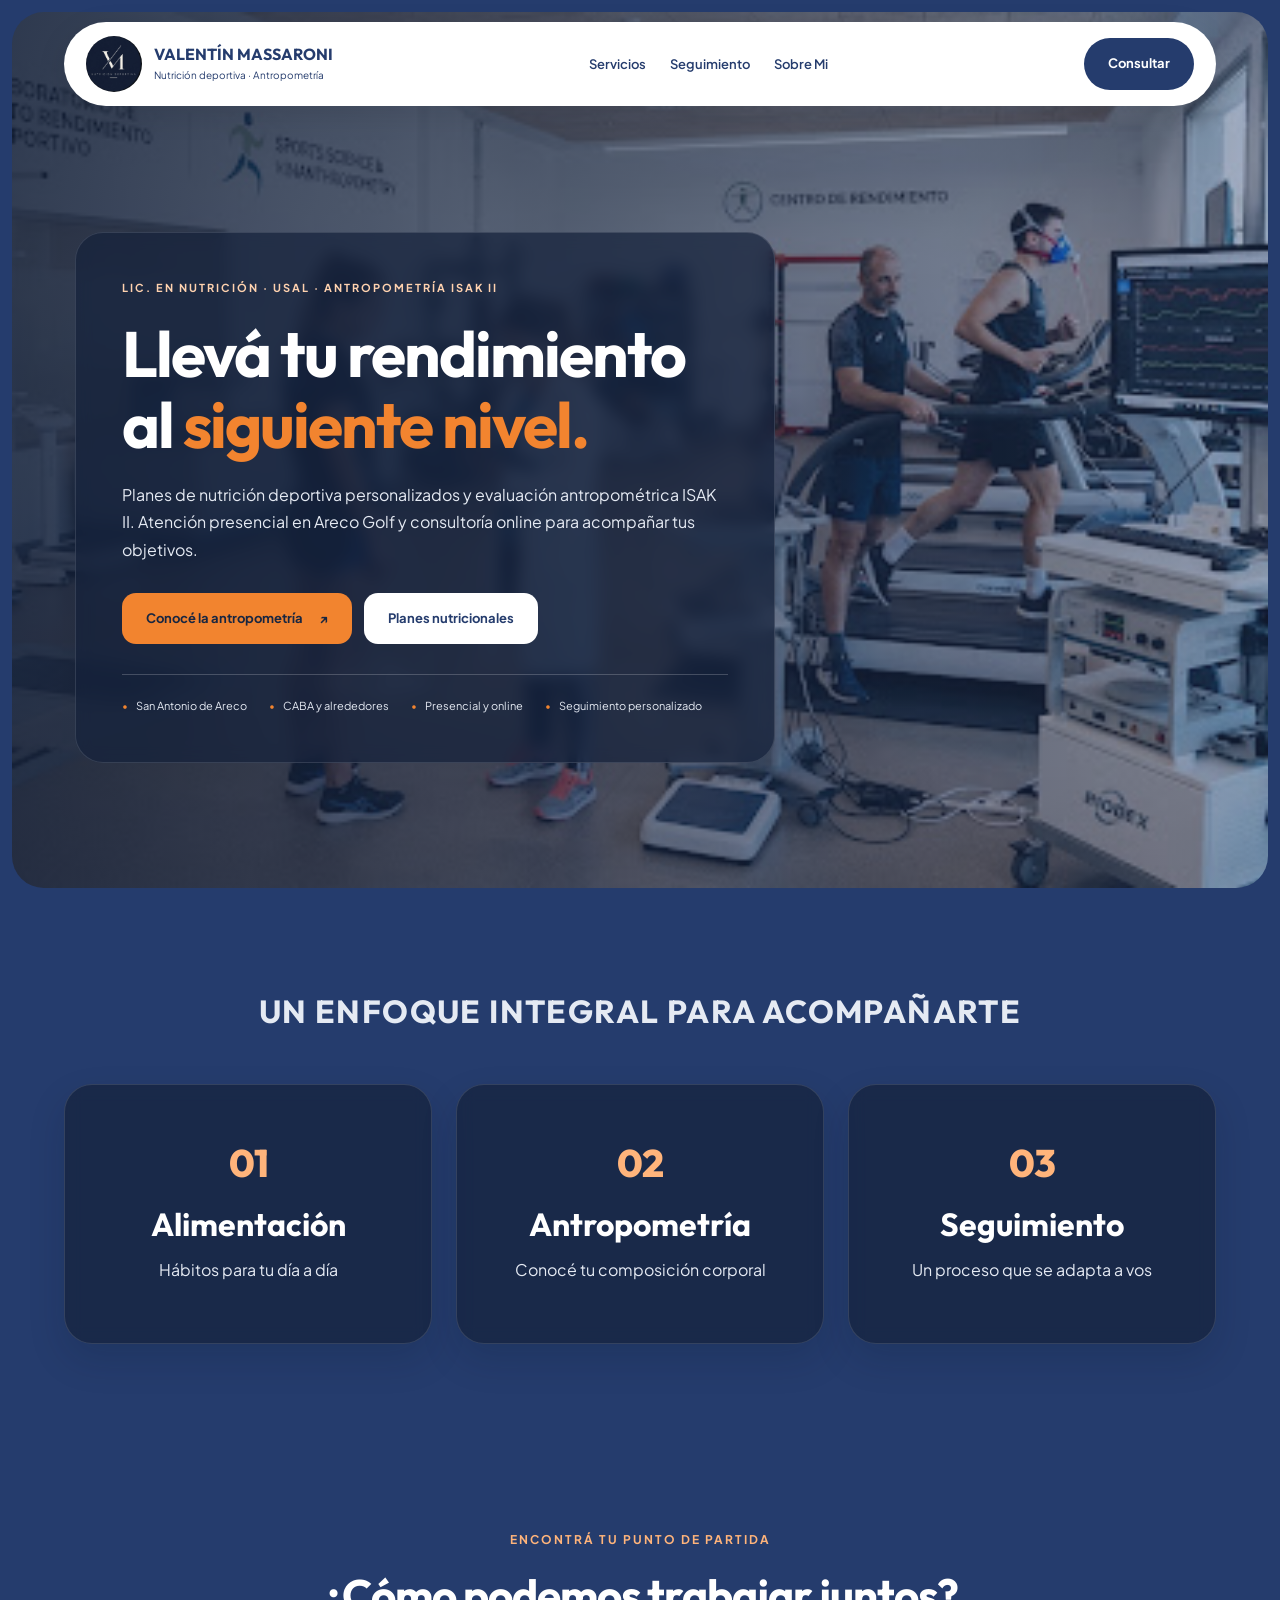
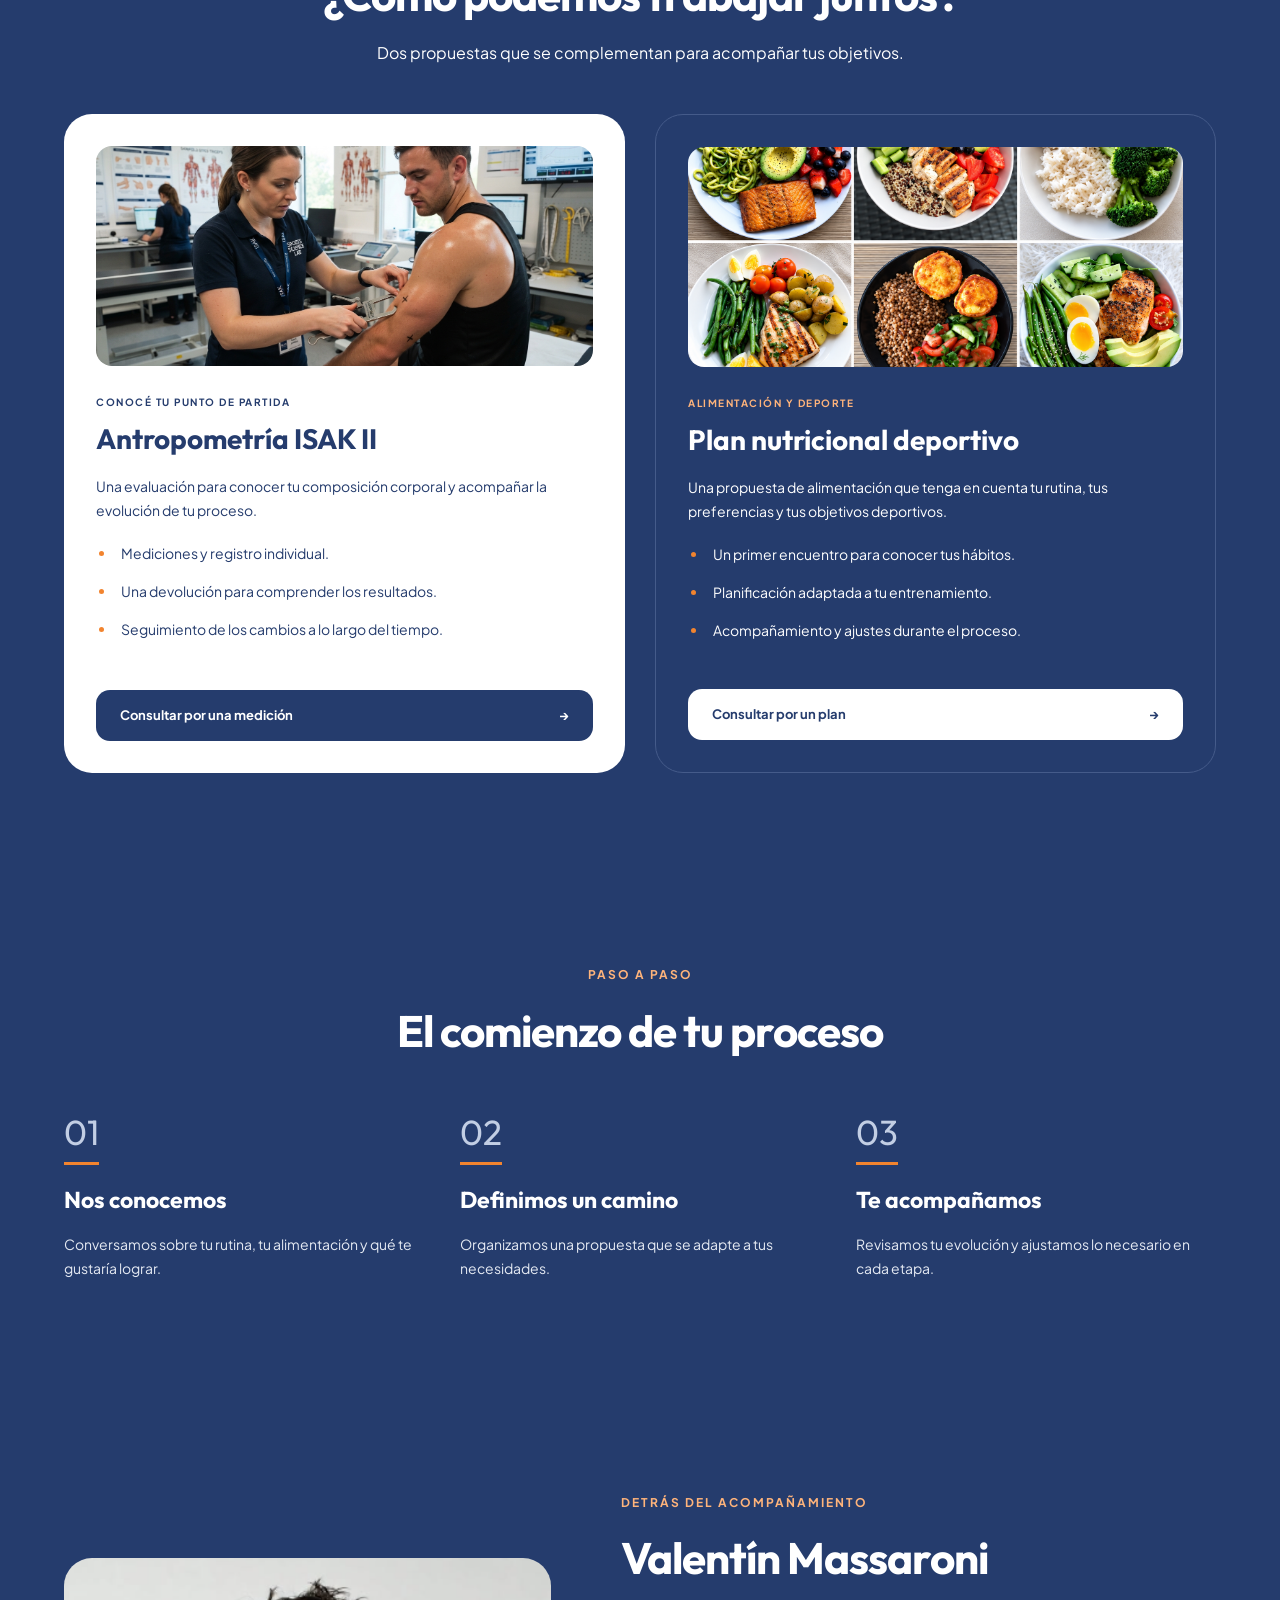
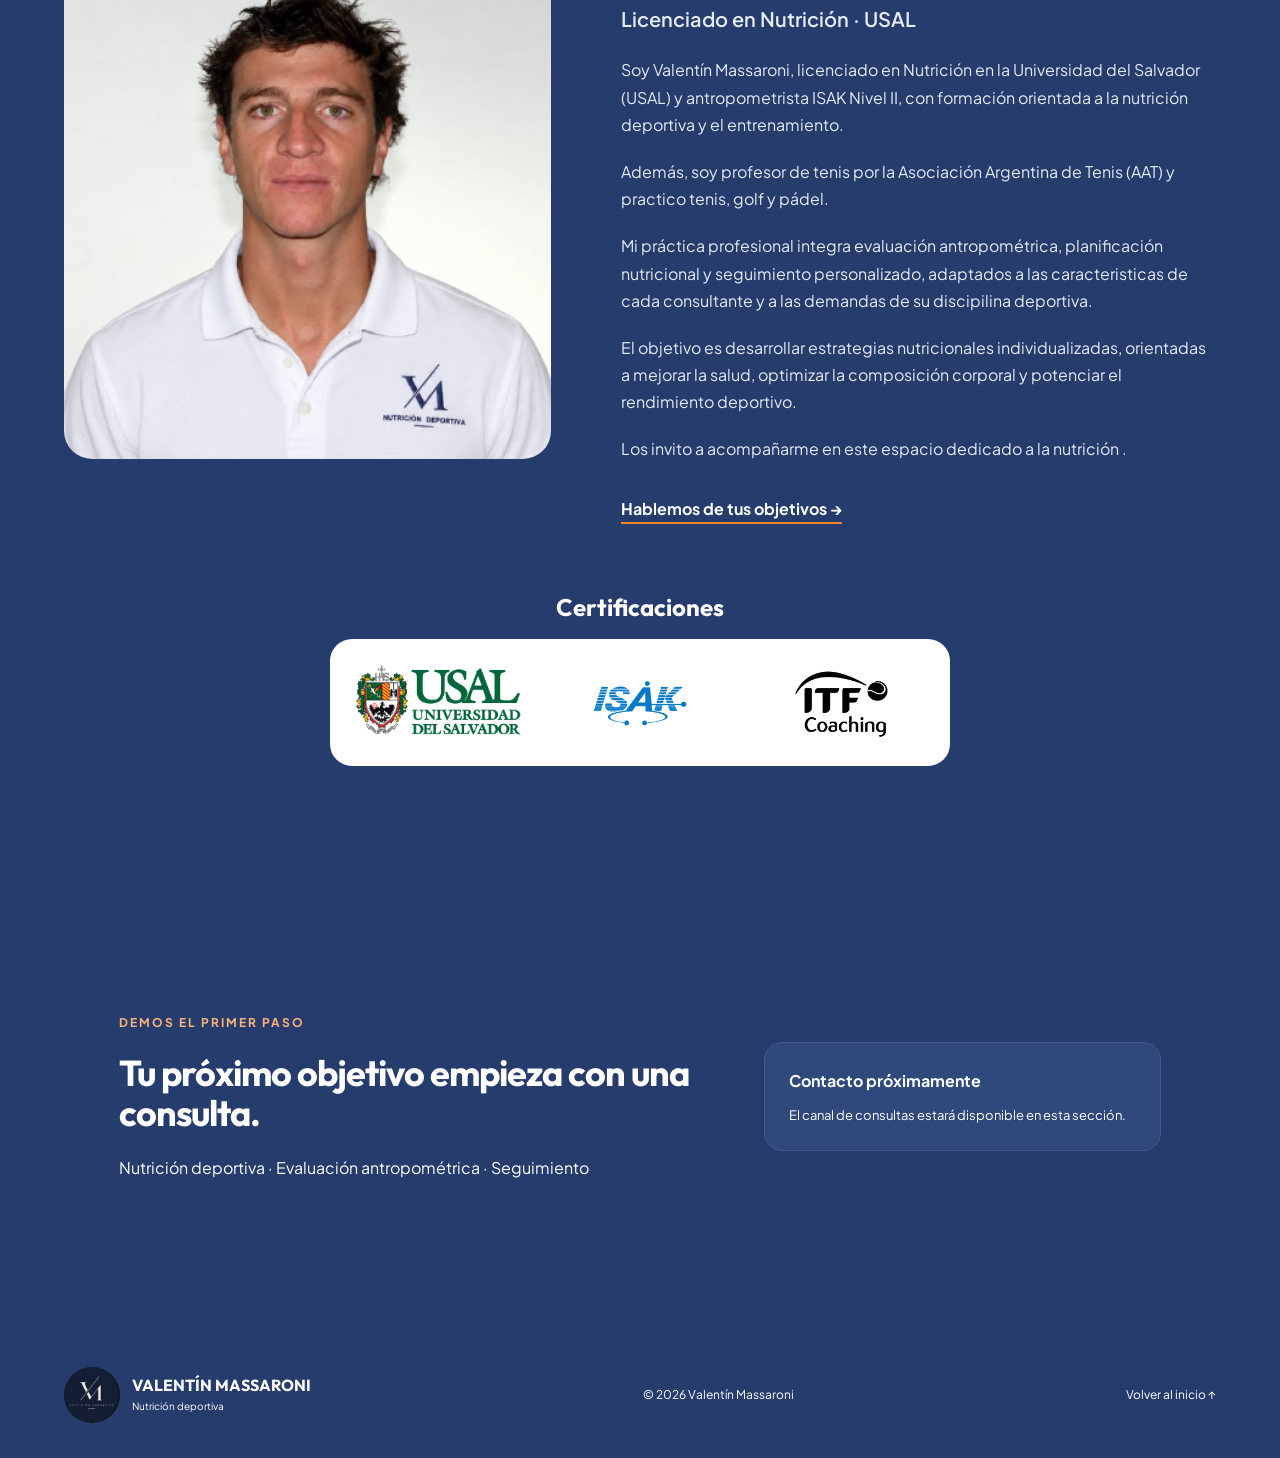
==== commit c2db8d3a: "Ajustar portada al tamano original y pasar hoja desde el lateral" ====
--- a/index.html
+++ b/index.html
@@ -49,7 +49,6 @@
             <li>Presencial y online</li>
             <li>Seguimiento personalizado</li>
           </ul>
-          <button class="portada-girar" type="button" aria-controls="portada-perfil" hidden>Conocé a Valentín <span aria-hidden="true">↗</span></button>
         </div>
         <div class="portada-panel portada-reverso" id="portada-perfil" hidden>
           <img class="portada-retrato" src="assets/img/FotoCliente.png" alt="Retrato de Valentín Massaroni" width="400" height="412">
@@ -58,7 +57,6 @@
           <p class="portada-descripcion">Licenciado en Nutrición · USAL<br>Antropometrista ISAK Nivel II</p>
           <p class="portada-perfil-detalle">Nutrición deportiva y seguimiento personalizado. Atención presencial y online.</p>
           <a class="boton boton-naranja" href="#sobre-valentin">¿Quién soy? <span aria-hidden="true">↗</span></a>
-          <button class="portada-volver portada-girar" type="button">Volver a la portada <span aria-hidden="true">↶</span></button>
         </div>
         </div>
       </div>
--- a/css/estilos.css
+++ b/css/estilos.css
@@ -200,30 +200,35 @@
 @supports not ((backdrop-filter: blur(8px)) or (-webkit-backdrop-filter: blur(8px))) {
   .pilares-lista > div { background: #14213be6; }
 }
-/* 11. Portada de dos caras. Comparten celda para evitar saltos de altura. */
-.portada-libro { max-width: 700px; position: relative; isolation: isolate; perspective: 1600px; transition: transform 260ms ease; }
-.portada-libro.lista { display: grid; cursor: pointer; }
-.portada-libro.lista::before { content: ""; position: absolute; inset: 0; z-index: -1; border-radius: 28px; background: #b9c6dd; border: 1px solid #ffffff66; opacity: 0; transform: translate(0, 0) rotate(0); transition: transform 260ms ease, opacity 260ms ease; pointer-events: none; }
-.portada-libro.lista .portada-panel { grid-area: 1 / 1; min-width: 0; width: 100%; backface-visibility: hidden; -webkit-backface-visibility: hidden; transition: transform 650ms cubic-bezier(.2,.7,.2,1), visibility 650ms; }
-.portada-libro.lista .portada-frente { transform: rotateY(0); }
-.portada-libro.lista .portada-reverso { transform: rotateY(-180deg); visibility: hidden; pointer-events: none; }
-.portada-libro.girada .portada-frente { transform: rotateY(180deg); visibility: hidden; pointer-events: none; }
-.portada-libro.girada .portada-reverso { transform: rotateY(0); visibility: visible; pointer-events: auto; }
-.portada-girar { display: flex; align-items: center; gap: 12px; padding: 10px 0; margin-top: 22px; border: 0; background: transparent; color: #ffd2af; font: inherit; font-size: 13px; font-weight: 700; cursor: pointer; text-align: left; }
-.portada-girar[hidden], .portada-panel[hidden] { display: none; }
-.portada-girar:hover { text-decoration: underline; text-underline-offset: 5px; }
-.portada-retrato { width: 100%; height: clamp(210px, 24vw, 280px); object-fit: cover; object-position: center 25%; border-radius: 18px; margin-bottom: 26px; }
-.portada-reverso h2 { font-size: clamp(30px, 3.5vw, 42px); }
-.portada-perfil-detalle { font-size: 14px; color: #e5eaf3; }
-.portada-libro.lista:focus-within::before { opacity: .85; transform: translate(8px, 9px) rotate(1deg); }
+/* 11. La portada define la altura; el perfil ocupa exactamente ese espacio. */
+.portada-libro { max-width: 700px; position: relative; isolation: isolate; perspective: 1800px; transition: transform 260ms ease; }
+.portada-libro.lista { cursor: pointer; }
+.portada-libro.lista::before { content: ""; position: absolute; inset: 0; z-index: -1; border-radius: 28px; background: #30497d; border: 1px solid #ffffff45; opacity: 0; transition: transform 260ms ease, opacity 260ms ease; pointer-events: none; }
+.portada-libro.lista .portada-panel { min-width: 0; width: 100%; }
+.portada-libro.lista .portada-frente { position: relative; z-index: 2; transform-origin: left center; backface-visibility: hidden; -webkit-backface-visibility: hidden; transition: transform 700ms cubic-bezier(.25,.65,.25,1), visibility 700ms; }
+/* La hoja principal se abre desde el lomo y descubre el perfil debajo. */
+.portada-libro.lista .portada-reverso { position: absolute; inset: 0; z-index: 1; display: flex; flex-direction: column; visibility: hidden; pointer-events: none; background: #14213bf2; padding: clamp(22px, 3vw, 40px); overflow: auto; }
+.portada-libro.girada .portada-frente { transform: rotateY(-105deg); visibility: hidden; pointer-events: none; }
+.portada-libro.girada .portada-reverso { visibility: visible; pointer-events: auto; }
+.portada-libro.lista .portada-frente::after { content: ""; position: absolute; inset: 0; border-radius: inherit; pointer-events: none; background: linear-gradient(90deg, #00000055, transparent 55%); opacity: 0; transition: opacity 700ms ease; }
+.portada-libro.girada .portada-frente::after { opacity: 1; }
+.portada-panel[hidden] { display: none; }
+.portada-retrato { width: 100%; height: 0; flex: 1 1 0; min-height: 100px; object-fit: contain; object-position: center; border-radius: 18px; margin-bottom: 20px; }
+.portada-reverso .etiqueta { margin-bottom: 12px; }
+.portada-reverso h2 { font-size: clamp(28px, 3vw, 38px); margin-bottom: 12px; }
+.portada-reverso .portada-descripcion { font-size: 14px; margin-bottom: 12px; }
+.portada-perfil-detalle { font-size: 13px; color: #e5eaf3; margin-bottom: 18px; }
+.portada-reverso > :not(img) { flex-shrink: 0; }
+.portada-reverso .boton { align-self: flex-start; }
+.portada-libro.lista:focus-visible::before { opacity: .85; transform: translate(7px, 8px) rotate(.6deg); }
 @media (hover: hover) and (pointer: fine) {
   .portada-libro.lista:hover { transform: scale(1.018); }
-  .portada-libro.lista:hover::before { opacity: .85; transform: translate(10px, 10px) rotate(1.2deg); }
+  .portada-libro.lista:hover::before { opacity: .85; transform: translate(9px, 9px) rotate(.8deg); }
 }
 @media (hover: none) {
-  .portada-libro.lista::before { opacity: .65; transform: translate(5px, 6px) rotate(.5deg); }
+  .portada-libro.lista::before { opacity: .65; transform: translate(4px, 5px) rotate(.4deg); }
 }
 @media (prefers-reduced-motion: reduce) {
-  .portada-libro, .portada-libro.lista::before, .portada-libro.lista .portada-panel { transition: none; }
+  .portada-libro, .portada-libro.lista::before, .portada-libro.lista .portada-frente, .portada-libro.lista .portada-frente::after { transition: none; }
   .portada-libro.lista:hover { transform: none; }
-}+}
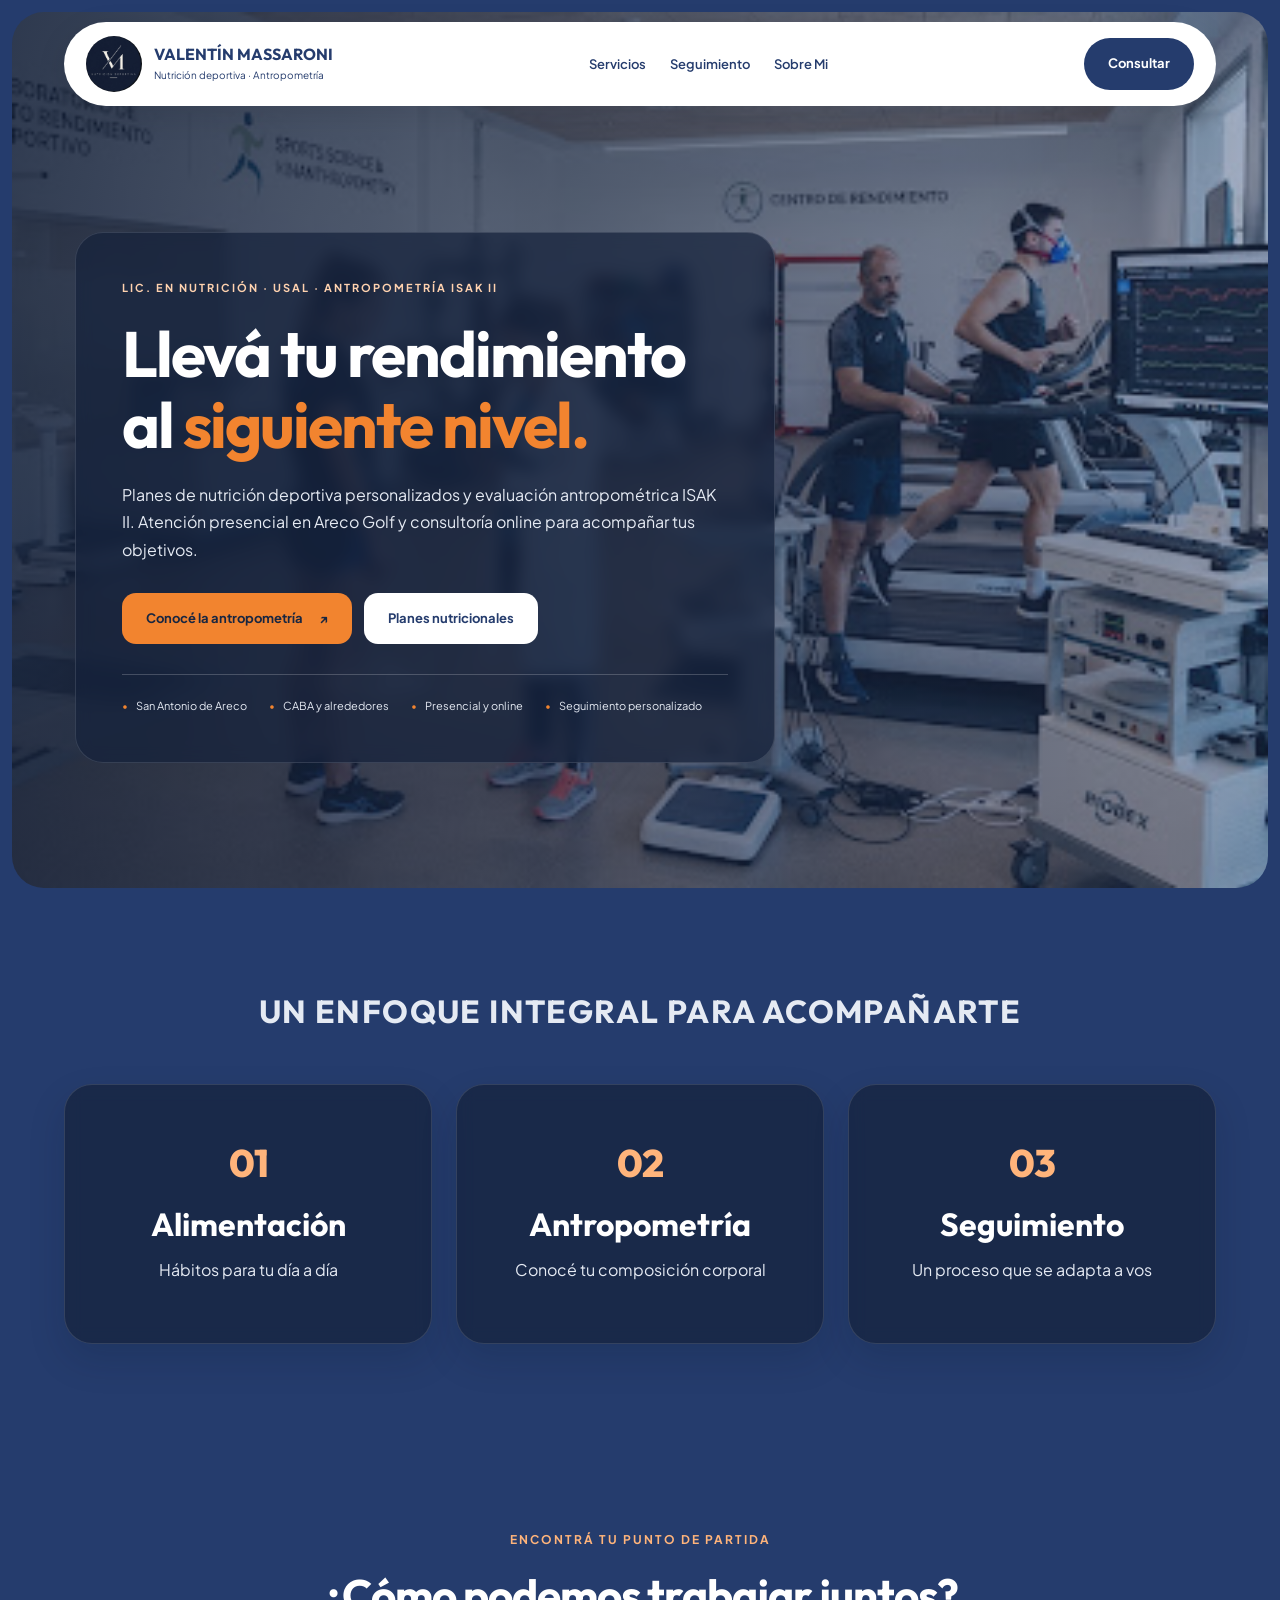
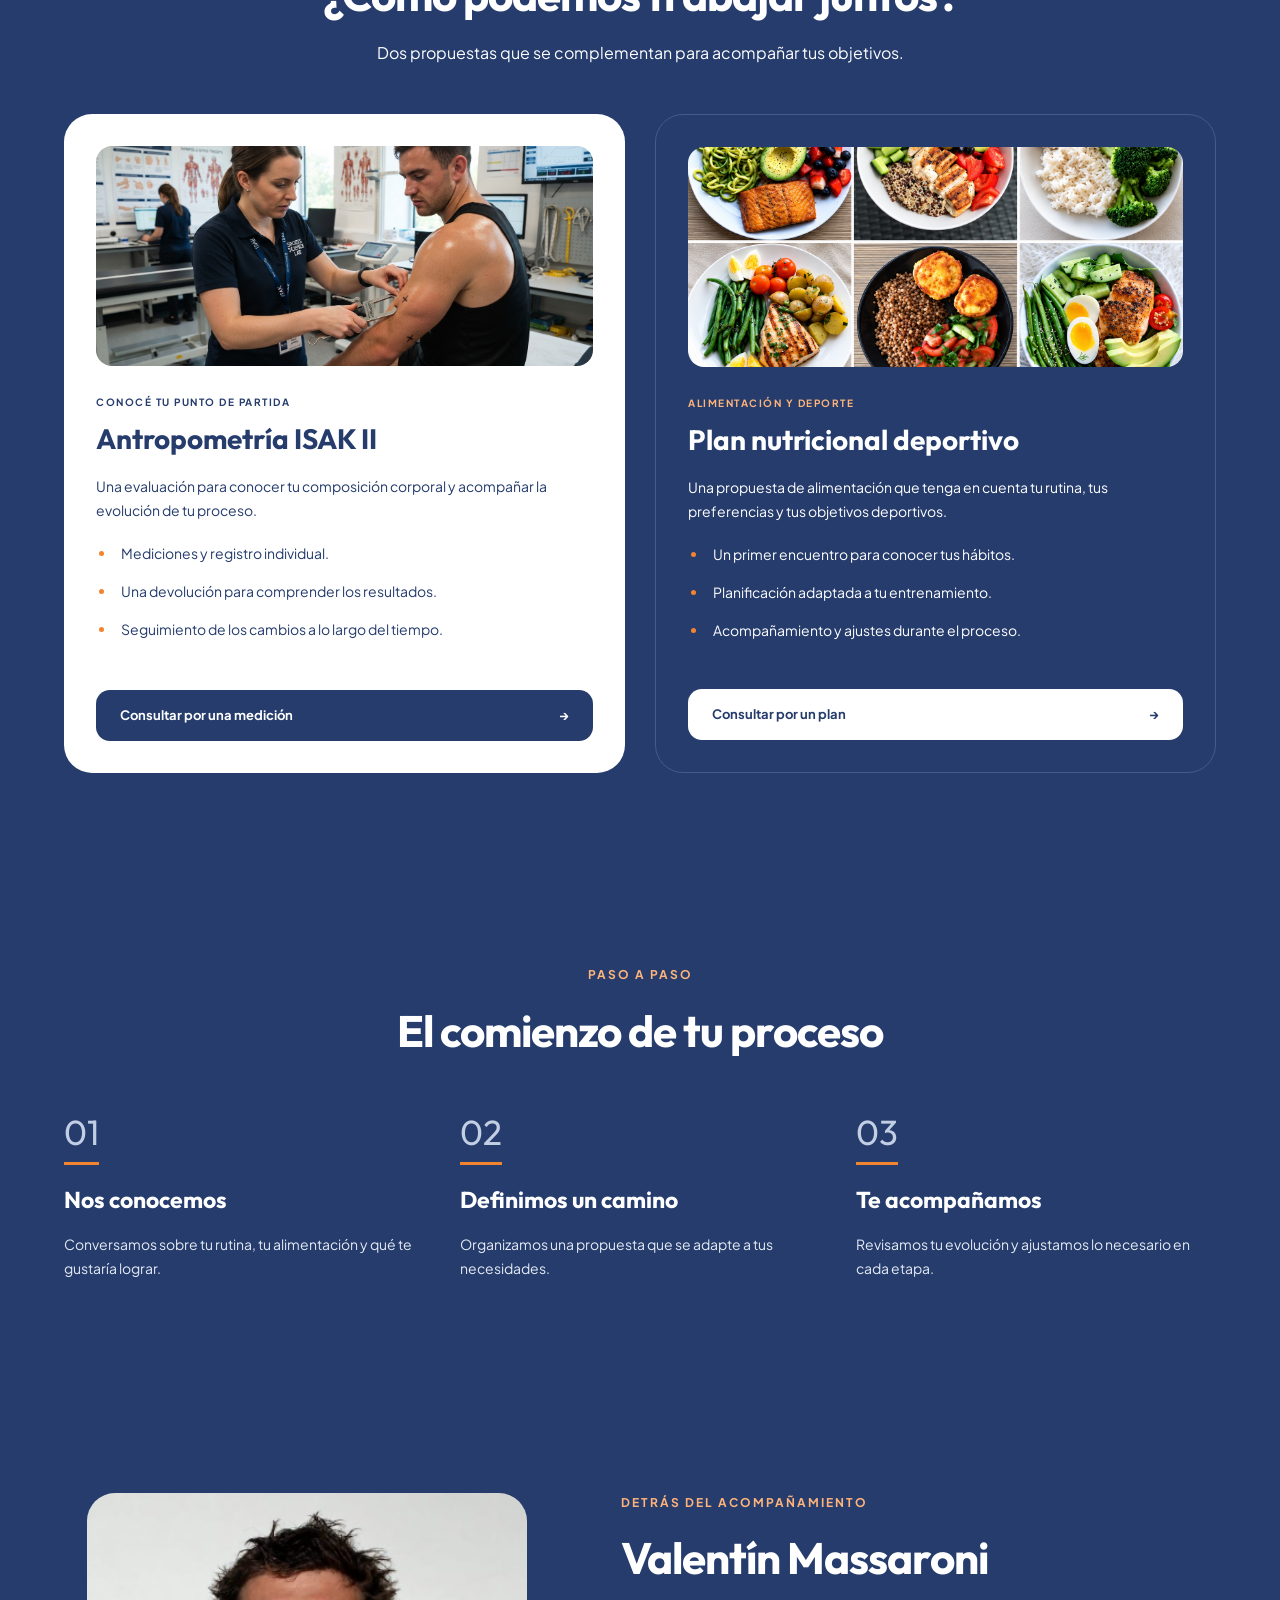
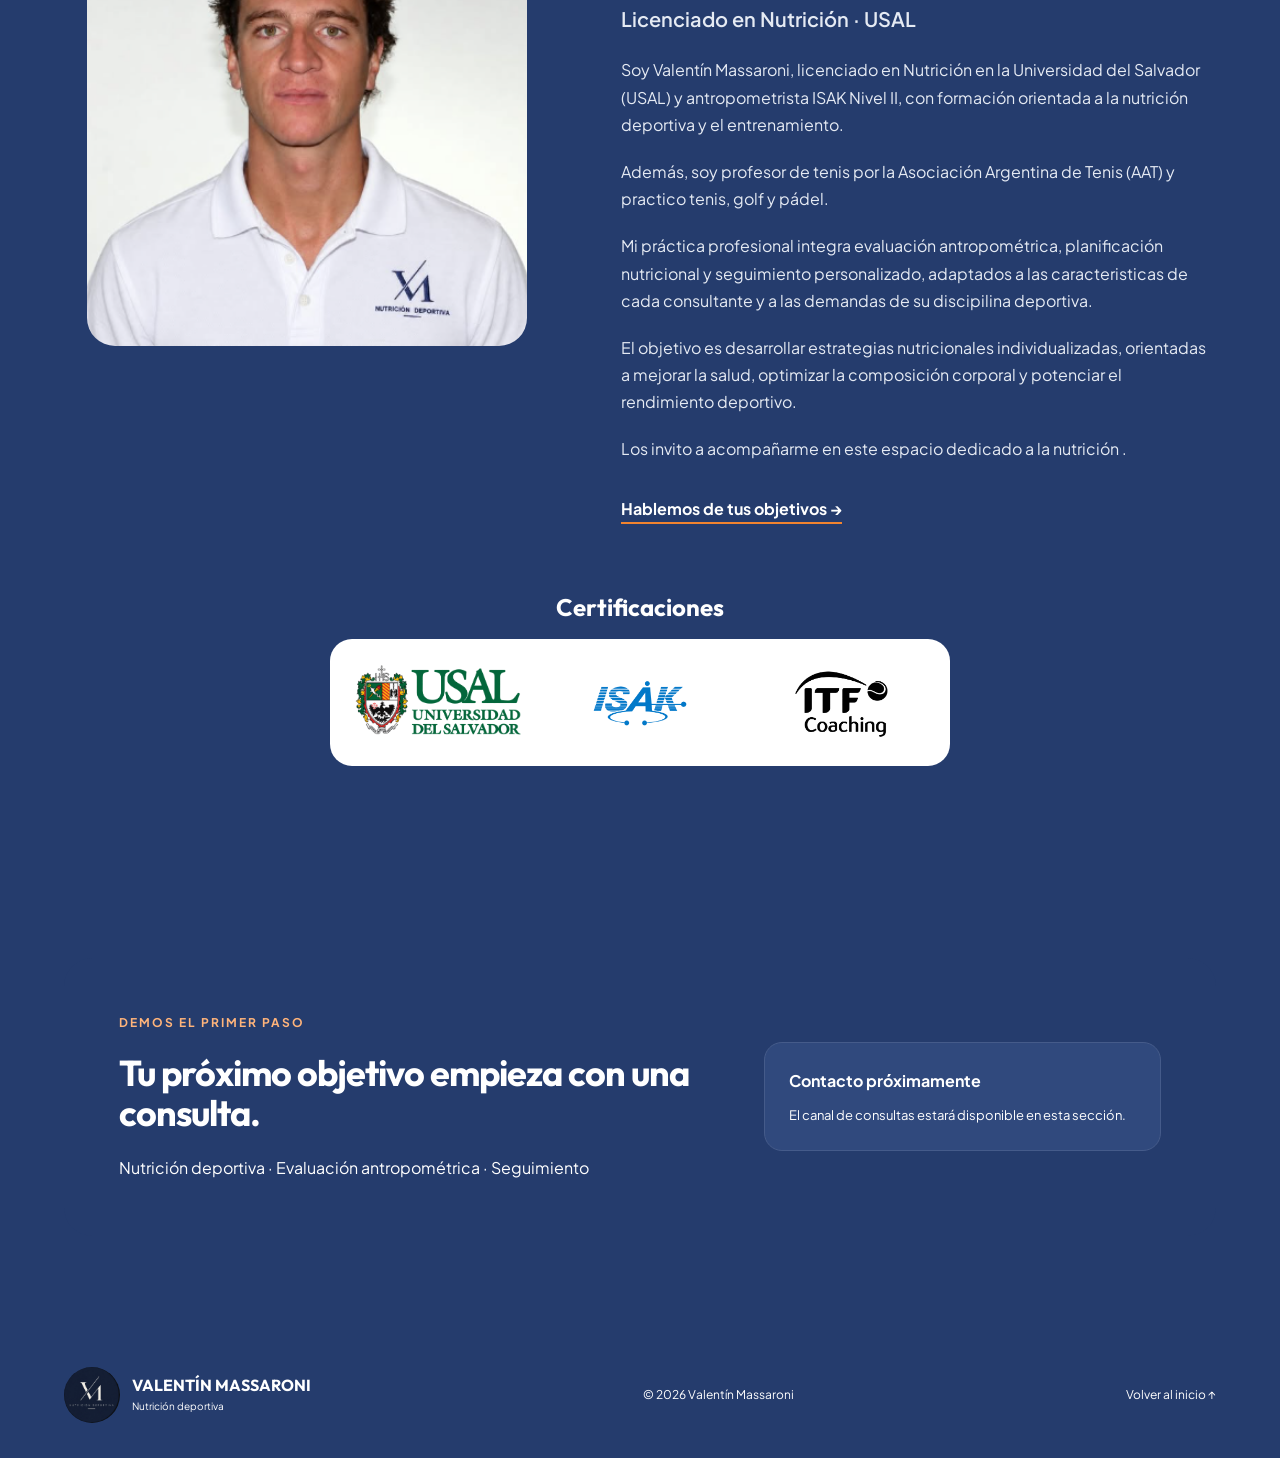
==== commit c1eb0c6d: "Corregir llegada a presentacion bajo el nav fijo" ====
--- a/index.html
+++ b/index.html
@@ -123,14 +123,14 @@
       </div>
     </section>
 
-    <section class="seccion sobre" id="sobre-valentin" aria-labelledby="titulo-sobre">
-      <div class="contenedor sobre-contenido">
+    <section class="seccion sobre" aria-labelledby="titulo-sobre">
+      <div class="contenedor sobre-contenido" id="sobre-valentin">
         <!-- Presentación del profesional. -->
         <div class="sobre-columna">
           <div class="sobre-marca"><img src="assets/img/FotoCliente.png" alt="Retrato de Valentín Massaroni" width="400" height="412" loading="lazy"></div>
 
         </div>
-        <div>
+        <div class="sobre-presentacion">
           <p class="etiqueta">Detrás del acompañamiento</p>
           <h2 id="titulo-sobre">Valentín Massaroni</h2>
           <p class="sobre-subtitulo">Licenciado en Nutrición · USAL</p>
--- a/css/estilos.css
+++ b/css/estilos.css
@@ -232,3 +232,13 @@
   .portada-libro, .portada-libro.lista::before, .portada-libro.lista .portada-frente, .portada-libro.lista .portada-frente::after { transition: none; }
   .portada-libro.lista:hover { transform: none; }
 }
+
+/* El ancla apunta al contenido, sin sumar el padding exterior de la sección.
+   El espacio para el nav lo calcula --alto-nav en scroll-padding-top. */
+#sobre-valentin { scroll-margin-top: 0; align-items: start; }
+.sobre-marca { max-width: 440px; margin-inline: auto; }
+@media (max-width: 700px) {
+  .sobre-presentacion { grid-row: 1; }
+  .sobre-columna { grid-row: 2; }
+  .sobre-marca { max-width: 320px; }
+}
